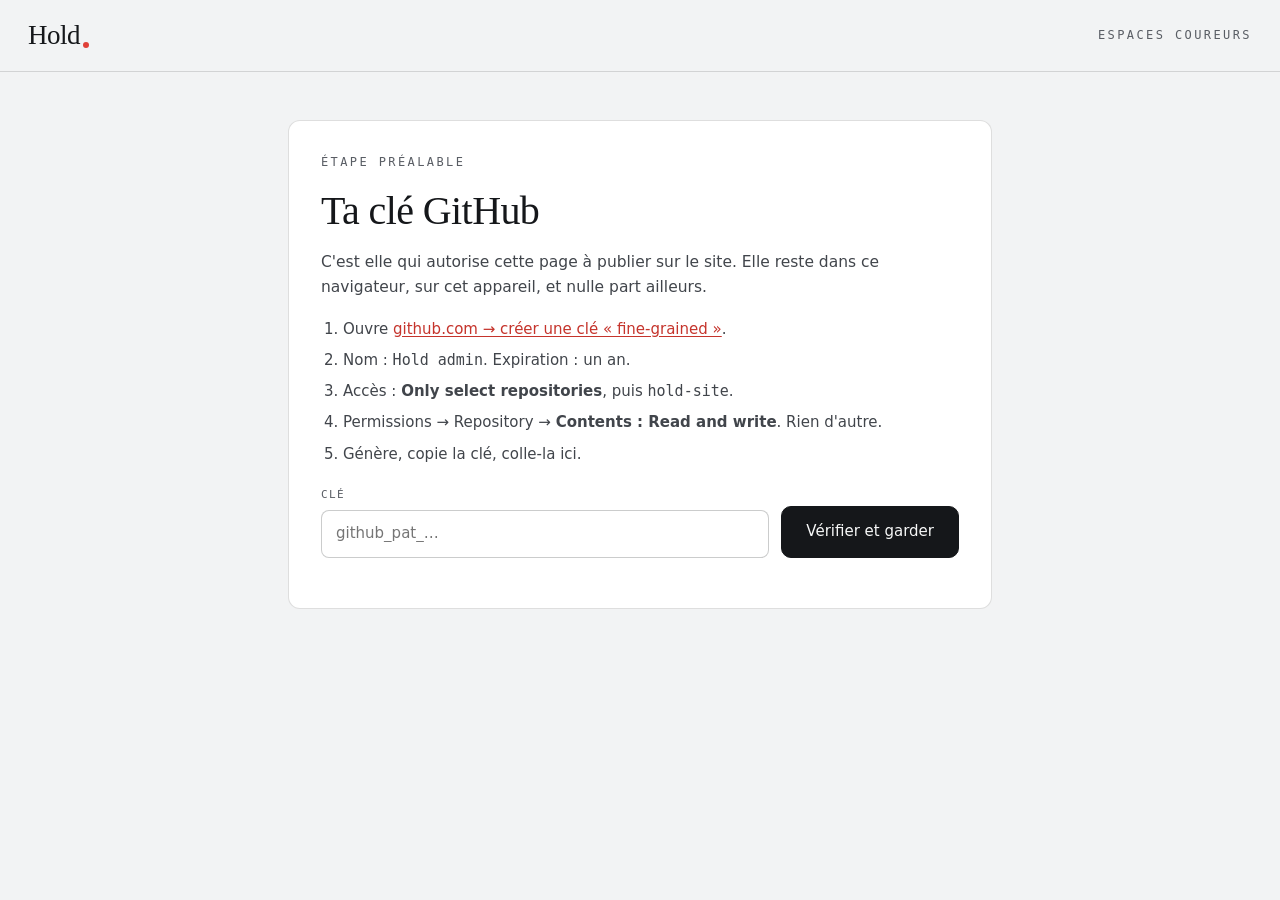
==== admin/index.html @ 8b93af54 "Ajoute une page admin pour créer les espaces coureurs holdrunning.fr/admin/ crée l'espace d'un coure" ====
<!doctype html>
<html lang="fr">
<head>
<meta charset="utf-8">
<meta name="viewport" content="width=device-width, initial-scale=1">
<title>Hold — Espaces coureurs</title>
<meta name="robots" content="noindex, nofollow">
<meta name="referrer" content="no-referrer">
<!-- Cette page tient la clé qui écrit sur le site : aucun script tiers n'y
     entre, et elle ne parle qu'à GitHub. -->
<meta http-equiv="Content-Security-Policy" content="default-src 'none'; script-src 'self'; style-src 'self' https://fonts.googleapis.com; font-src https://fonts.gstatic.com; connect-src https://api.github.com; img-src 'self' data:; base-uri 'none'; form-action 'none'">
<link rel="preconnect" href="https://fonts.googleapis.com">
<link rel="preconnect" href="https://fonts.gstatic.com" crossorigin>
<link href="https://fonts.googleapis.com/css2?family=Archivo:wght@400..700&family=Fraunces:opsz,wght@9..144,400..700&family=IBM+Plex+Mono:wght@400;500&display=swap" rel="stylesheet">
<link rel="stylesheet" href="../css/styles.css">
<link rel="stylesheet" href="admin.css">
</head>
<body>

<header class="nav" id="nav">
  <a href="../" class="logo" aria-label="Hold, retour au site">Hold<span class="logo-dot" aria-hidden="true"></span></a>
  <div class="nav-r"><p class="eyebrow">Espaces coureurs</p></div>
</header>

<main class="adm">

  <!-- 1. LA CLÉ -->
  <section class="adm-bloc" id="blocCle">
    <p class="eyebrow">Étape préalable</p>
    <h1 class="adm-t">Ta clé GitHub</h1>
    <p class="adm-sub">C'est elle qui autorise cette page à publier sur le site. Elle reste dans
      ce navigateur, sur cet appareil, et nulle part ailleurs.</p>

    <div id="cleAbsente">
      <ol class="adm-etapes">
        <li>Ouvre <a href="https://github.com/settings/personal-access-tokens/new" target="_blank" rel="noopener">github.com → créer une clé « fine-grained »</a>.</li>
        <li>Nom : <span class="mono">Hold admin</span>. Expiration : un an.</li>
        <li>Accès : <b>Only select repositories</b>, puis <span class="mono">hold-site</span>.</li>
        <li>Permissions → Repository → <b>Contents : Read and write</b>. Rien d'autre.</li>
        <li>Génère, copie la clé, colle-la ici.</li>
      </ol>
      <form class="adm-ligne" id="formCle">
        <label class="f adm-grand"><span>Clé</span>
          <input id="cle" type="password" autocomplete="off" spellcheck="false" placeholder="github_pat_…"></label>
        <button type="submit" class="btn">Vérifier et garder</button>
      </form>
    </div>
    <div id="clePresente" hidden>
      <p class="adm-ok" id="cleEtat">Clé enregistrée.</p>
      <button type="button" class="link-btn" id="oublierCle">Oublier la clé sur cet appareil</button>
    </div>
    <p class="hint" id="msgCle" role="status" aria-live="polite"></p>
  </section>

  <!-- 2. L'ESPACE -->
  <section class="adm-bloc" id="blocEspace" hidden>
    <div class="adm-onglets" role="tablist">
      <button type="button" role="tab" id="ongletNouveau" aria-selected="true">Nouvel espace</button>
      <button type="button" role="tab" id="ongletModifier" aria-selected="false">Modifier un espace</button>
    </div>

    <form class="adm-ligne" id="formOuvrir" hidden>
      <label class="f adm-grand"><span>Code du coureur</span>
        <input id="codeOuvrir" type="text" autocomplete="off" spellcheck="false" autocapitalize="off"
               placeholder="a3f9c2e1b7-col-ravito-seuil-482"></label>
      <button type="submit" class="btn">Ouvrir</button>
    </form>
    <p class="hint" id="msgOuvrir" role="status" aria-live="polite"></p>

    <form id="formEspace">
      <div class="adm-deux">
        <label class="f"><span>Prénom du coureur</span><input id="coureur" type="text" autocomplete="off"></label>
        <label class="f"><span>Titre de l'espace</span><input id="titre" type="text" autocomplete="off"
               placeholder="UTMB 2026, Marathon de Paris…"></label>
      </div>

      <fieldset class="adm-champ">
        <legend>Stratégie de course</legend>
        <p class="adm-etat" id="etatPlan">Aucune.</p>
        <div class="adm-ligne">
          <label class="btn btn-ghost btn-sm adm-fichier">Choisir le fichier .json
            <input id="fichierPlan" type="file" accept=".json,application/json" hidden></label>
          <button type="button" class="link-btn" id="retirerPlan" hidden>Retirer la stratégie</button>
        </div>
        <p class="hint">Le fichier que produit l'outil de plan. Facultatif : un espace peut ne contenir que des documents.</p>
      </fieldset>

      <fieldset class="adm-champ">
        <legend>Documents à télécharger</legend>
        <ul class="adm-docs" id="listeDocs"></ul>
        <label class="btn btn-ghost btn-sm adm-fichier">Ajouter des fichiers
          <input id="fichiersDocs" type="file" multiple hidden></label>
        <p class="hint" id="poids"></p>
      </fieldset>

      <div class="adm-actions">
        <button type="submit" class="btn" id="publier">Générer le code et publier</button>
      </div>
      <p class="hint" id="msgEspace" role="status" aria-live="polite"></p>
    </form>

    <div class="adm-resultat" id="resultat" hidden>
      <p class="eyebrow">À transmettre au coureur</p>
      <p class="adm-avert">Note-le maintenant : le code n'est enregistré nulle part, pas même ici.</p>
      <div class="adm-copie"><span class="adm-lib mono">Son code</span>
        <code id="resCode"></code><button type="button" class="link-btn" data-copie="resCode">Copier</button></div>
      <div class="adm-copie"><span class="adm-lib mono">Son lien direct</span>
        <code id="resLien"></code><button type="button" class="link-btn" data-copie="resLien">Copier</button></div>
      <p class="hint">Le site met une à deux minutes à republier. Le lien marche ensuite.</p>
    </div>

    <div class="adm-danger" id="zoneSuppr" hidden>
      <p class="eyebrow">Supprimer cet espace</p>
      <p class="adm-sub">Le coureur n'y aura plus accès. Pour confirmer, tape <b>SUPPRIMER</b>.</p>
      <form class="adm-ligne" id="formSuppr">
        <label class="f"><span>Confirmation</span><input id="confSuppr" type="text" autocomplete="off"></label>
        <button type="submit" class="btn btn-ghost">Supprimer définitivement</button>
      </form>
    </div>
  </section>

</main>

<script src="admin.js"></script>
</body>
</html>
---- css/styles.css ----
/* Hold — Instrument Serif + Hanken Grotesk + IBM Plex Mono.
   Deux surfaces : la page est claire, les actes au scroll et le film restent en nuit.
   Tout se joue sur les mêmes jetons, redéfinis par .dark — aucune couleur en dur
   dans les composants, sinon un bloc sombre poserait du texte clair sur fond clair. */
:root {
  --bg: #F2F3F4;
  --surface: #FFFFFF;
  --text: #15171A;
  --sub-text: #41454B;    /* 8,4:1 */
  --muted: #595D64;       /* 5,8:1 */
  --dim: #666B72;         /* 4,6:1 */
  --line: rgba(21, 23, 26, .14);
  --grid: rgba(21, 23, 26, .10);
  --red: #C5342C;         /* rouge lisible en texte sur clair : 4,8:1 */
  --mark: #E04038;        /* rouge des tracés et des points */

  /* Échelle de pente — du praticable à l'infranchissable. Elle sert à encoder
     un pourcentage, jamais à décorer, et finit sur --mark pour rester dans
     l'identité. Les descentes ont leur propre teinte : ce n'est pas « moins
     de montée », c'est autre chose. */
  --p-descente: #3E8E6B;  /* vert : on relance */
  --p-plat:     #7AA83C;  /* vert-jaune : on court */
  --p-doux:     #D8A520;  /* jaune : on court encore */
  --p-raide:    #DD7722;  /* orange : la bascule */
  --p-mur:      #E04038;  /* rouge de marque : on marche */
  --froid:      #386FAD;  /* bleu, réservé au négatif : un froid se voit · 4,7:1 */

  /* Variantes assombries, pour porter du texte blanc à 4,5:1 au moins. Les
     teintes du dessus restent vives : elles ne portent que du relief. */
  --pt-descente: #398262;  /* 4,6:1 */
  --pt-plat:     #5C7F2D;  /* 4,6:1 */
  --pt-mur:      #DD2F26;  /* 4,7:1 */
  --btn-bg: #15171A;
  --btn-fg: #F7F8F8;
  --btn-hover: #2C3036;
  --ghost-line: rgba(21, 23, 26, .22);
  --ghost-hover: rgba(21, 23, 26, .05);
  --field-bg: #FFFFFF;
  --nav-fade: rgba(242, 243, 244, .88);
  --focus: #15171A;
  --glow: none;
  --serif: 'Fraunces', Georgia, 'Times New Roman', serif;
  --sans: 'Archivo', system-ui, -apple-system, sans-serif;
  --mono: 'IBM Plex Mono', ui-monospace, 'SF Mono', monospace;
  --ease: cubic-bezier(.2, .8, .2, 1);
}
.dark {
  --bg: #000;
  --surface: #0B0B0B;
  --text: #F2F2F2;
  --sub-text: #BDBDBD;
  --muted: #8C8C8C;
  --dim: #7A7A7A;
  --line: rgba(255, 255, 255, .12);
  --grid: rgba(255, 255, 255, .08);
  --red: #F0443E;
  --mark: #F0443E;
  /* Sur fond noir les mêmes teintes s'éteignent : on les remonte en clarté
     plutôt que de les laisser se confondre avec le fond. */
  --p-descente: #4FBE8E;
  --p-plat:     #9ED14E;
  --p-doux:     #F0C13F;
  --p-raide:    #FF9442;
  --p-mur:      #F0443E;
  --froid:      #5C9BE0;
  /* Sur fond noir, les variantes claires portent du texte sombre : on inverse. */
  --pt-descente: #4FBE8E;
  --pt-plat:     #9ED14E;
  --pt-mur:      #F0443E;
  --btn-bg: #FFFFFF;
  --btn-fg: #000000;
  --btn-hover: #D9D9D9;
  --ghost-line: rgba(255, 255, 255, .3);
  --ghost-hover: rgba(255, 255, 255, .08);
  --field-bg: rgba(255, 255, 255, .04);
  --nav-fade: rgba(0, 0, 0, .7);
  --focus: #FFFFFF;
  --glow: 0 0 10px rgba(255, 255, 255, .9);
  color-scheme: dark;
  background: var(--bg);
  color: var(--text);
}

*, *::before, *::after { box-sizing: border-box; }
html { -webkit-text-size-adjust: 100%; }
body { margin: 0; background: var(--bg); color: var(--text); font-family: var(--sans); font-size: 17px; line-height: 1.58; -webkit-font-smoothing: antialiased; overflow-x: hidden; }
a { color: inherit; text-decoration: none; }
button { font: inherit; color: inherit; }
p { margin: 0; }
h1, h2 { margin: 0; font-family: var(--serif); font-weight: 400;
  font-optical-sizing: auto; font-variation-settings: 'SOFT' 0, 'WONK' 0;
  letter-spacing: -.015em; }
.mono { font-family: var(--mono); }
.soft { color: var(--muted); }
.sr { position: absolute; width: 1px; height: 1px; overflow: hidden; clip: rect(0 0 0 0); white-space: nowrap; }
:focus-visible { outline: 2px solid var(--focus); outline-offset: 3px; border-radius: 4px; }
.skip { position: absolute; left: 16px; top: -60px; z-index: 100; background: var(--btn-bg); color: var(--btn-fg); padding: 10px 16px; border-radius: 8px; }
.skip:focus { top: 12px; }

.eyebrow { font-family: var(--mono); font-size: 12px; letter-spacing: .2em; text-transform: uppercase; color: var(--muted); }
/* ── Une fenêtre ────────────────────────────────────────────────────────────
   Le film et l'estimateur ont quitté le défilement : ils encombraient une
   page qu'on voulait linéaire, sans rien apporter à la lecture suivie. Ils
   restent à un clic du menu. */
.modale { width: min(960px, 94vw); max-height: 88vh; padding: 0; border: 0;
  border-radius: 18px; background: var(--bg); color: var(--text);
  overflow: auto; overscroll-behavior: contain; }
.modale::backdrop { background: rgba(10, 11, 13, .72); backdrop-filter: blur(6px);
  -webkit-backdrop-filter: blur(6px); }
.modale-x { position: sticky; top: 10px; left: calc(100% - 52px); z-index: 2;
  width: 38px; height: 38px; border-radius: 50%; border: 1px solid var(--line);
  background: var(--surface); color: var(--muted); font-size: 22px; line-height: 1;
  cursor: pointer; display: grid; place-items: center; }
.modale-x:hover { color: var(--text); border-color: var(--ghost-line); }
.modale-x:focus-visible { outline: 2px solid var(--mark); outline-offset: 2px; }
.modale .try { padding-top: 0; }

/* La bascule entre l'entraînement et la stratégie de course. Sans elle, la
   section suivante tombait sans qu'on sache pourquoi. */
.pont { margin-top: 72px; padding-top: 36px; border-top: 1px solid var(--line);
  max-width: 680px; }
.pont-t { font-family: var(--serif); font-weight: 400;
  font-size: clamp(20px, 2.1vw, 27px); line-height: 1.2; margin: 0 0 16px;
  text-wrap: balance; }
.pont-p { font-size: 16px; line-height: 1.62; color: var(--sub-text); margin: 0 0 22px; }
.pont-a { display: inline-block; font-family: var(--mono); font-size: 12px;
  letter-spacing: .08em; text-transform: uppercase; color: var(--red);
  border-bottom: 1px solid var(--line); padding-bottom: 4px; }
.pont-a:hover { color: var(--text); border-color: var(--ghost-line); }

/* Le sélecteur de parcours dans la méthode. Même dessin que les onglets du
   laboratoire : c'est le même geste, il doit se reconnaître. */
.how-tabs { display: flex; flex-wrap: wrap; gap: 8px; margin-top: 26px; }
.how-tabs button { min-height: 40px; padding: 0 16px; border: 1px solid var(--line);
  background: none; border-radius: 999px; cursor: pointer;
  font-family: var(--mono); font-size: 11px; letter-spacing: .08em;
  text-transform: uppercase; color: var(--muted); transition: color .2s, border-color .2s, background-color .2s; }
.how-tabs button:hover { color: var(--text); border-color: var(--ghost-line); }
.how-tabs button[aria-selected="true"] { background: var(--btn-bg); color: var(--btn-fg);
  border-color: var(--btn-bg); }
.how-tabs button:focus-visible { outline: 2px solid var(--mark); outline-offset: 2px; }

.eyebrow-sub { color: var(--dim); margin-top: 72px; padding-top: 34px;
  border-top: 1px solid var(--line); }
.display { font-size: clamp(52px, 8.4vw, 118px); line-height: .92; letter-spacing: -.025em; }
.title { font-size: clamp(30px, 3.8vw, 54px); line-height: 1.04; letter-spacing: -.015em; }
.sub { font-size: clamp(16px, 1.3vw, 19px); line-height: 1.55; color: var(--sub-text); max-width: 460px; }
/* L'accroche de chaque carte : une phrase, pour dire à qui elle s'adresse. */
.offer-hook { font-family: var(--serif); font-size: 17px; line-height: 1.3;
  color: var(--sub-text); margin: 14px 0 0; }

/* ── Comparer les formules ──────────────────────────────────────────────────
   Replié par défaut : qui a déjà choisi n'en a pas besoin, et un tableau
   déployé sous quatre cartes noie la décision au lieu de l'éclairer. */
.compare { margin: 46px auto 0; max-width: 1140px; border-top: 1px solid var(--line); }
.compare > summary { padding: 20px 0; cursor: pointer; list-style: none;
  font-family: var(--mono); font-size: 12px; letter-spacing: .1em;
  text-transform: uppercase; color: var(--muted); width: max-content; }
.compare > summary::-webkit-details-marker { display: none; }
.compare > summary::after { content: " +"; }
.compare[open] > summary::after { content: " −"; }
.compare > summary:hover, .compare > summary:focus-visible { color: var(--text); outline: none; }

.compare-tw { overflow-x: auto; padding-bottom: 8px; }
.compare-t { width: 100%; border-collapse: collapse; min-width: 660px; }
.compare-t thead th { text-align: left; vertical-align: bottom; padding: 0 14px 14px 0;
  border-bottom: 1px solid var(--line); font-weight: 500; font-size: 14.5px; }
.compare-t thead th small { display: block; font-family: var(--mono); font-size: 10.5px;
  font-weight: 400; letter-spacing: .06em; color: var(--dim); margin-top: 4px; }
.compare-t tbody th { text-align: left; font-weight: 400; font-size: 14.5px;
  color: var(--sub-text); padding: 14px 20px 14px 0; border-bottom: 1px solid var(--line); }
.compare-t td { padding: 14px 14px 14px 0; border-bottom: 1px solid var(--line);
  vertical-align: top; }
.compare-t td small { display: block; font-size: 11.5px; color: var(--muted);
  margin-top: 3px; line-height: 1.4; }
.cmp-oui { color: var(--red); font-size: 16px; }
.cmp-non { color: var(--dim); }

/* Pour les lecteurs d'écran seulement : la légende du tableau. */
.sr-only { position: absolute; width: 1px; height: 1px; padding: 0; margin: -1px;
  overflow: hidden; clip: rect(0 0 0 0); white-space: nowrap; border: 0; }

.offer-note { margin: 14px 0 0; font-size: 13px; line-height: 1.5; color: var(--muted); }

@media (max-width: 760px) {
  .compare { margin-inline: 0; }
  .compare-tw { margin-inline: -16px; padding-inline: 16px; }
}

/* ── Qui est derrière Hold ───────────────────────────────────────────────────
   Avant de confier sa préparation, on veut voir à qui. La photo porte la
   moitié du travail : elle est donc grande, et à gauche, là où l'œil part. */
.qui { max-width: 1200px; margin: 0 auto; padding: 96px 28px 20px; }
.qui-in { display: grid; grid-template-columns: minmax(0, 320px) minmax(0, 1fr);
  gap: 48px; align-items: start; }
.qui-photo { margin: 0; }
.qui-photo img { width: 100%; height: auto; display: block; border-radius: 14px;
  filter: grayscale(.15); }
.qui-texte { min-width: 0; }
.qui-bio { font-size: 16.5px; line-height: 1.62; color: var(--sub-text);
  margin: 26px 0 0; max-width: 58ch; }
.qui-bio:empty { display: none; }

.qui-faits { margin: 34px 0 0; border-top: 1px solid var(--line); }
.qui-faits > div { display: grid; grid-template-columns: minmax(0, 140px) minmax(0, 1fr);
  gap: 6px 22px; padding: 16px 0; border-bottom: 1px solid var(--line); }
.qui-faits dt { font-family: var(--mono); font-size: 10.5px; letter-spacing: .12em;
  text-transform: uppercase; color: var(--dim); padding-top: 3px; }
.qui-faits dd { margin: 0; font-size: 15.5px; line-height: 1.5; color: var(--sub-text); }
.qui-faits .mono { color: var(--text); }
.qui-liste span { display: block; }
.qui-liste span + span { margin-top: 3px; }

@media (max-width: 760px) {
  .qui { padding: 72px 16px 10px; }
  .qui-in { grid-template-columns: minmax(0, 1fr); gap: 28px; }
  .qui-photo { max-width: 260px; }
  .qui-faits > div { grid-template-columns: minmax(0, 1fr); }
}

/* Le consentement : une case qu'on coche, pas une phrase qu'on subit. */
.consent { display: flex; align-items: flex-start; gap: 11px; margin-top: 22px;
  font-size: 14px; line-height: 1.55; color: var(--sub-text); cursor: pointer; }
.consent input { width: 18px; height: 18px; margin: 2px 0 0; flex: none; accent-color: var(--mark); }
.consent a { color: var(--red); text-decoration: underline; text-underline-offset: 2px; }

.hint-err { color: var(--red); }

/* L'appel à l'action du coin droit : c'est ce qu'on veut qu'il fasse. */
.nav-appel { pointer-events: auto; }

.amorce { font-family: var(--serif); font-weight: 400;
  font-size: clamp(19px, 1.9vw, 25px); line-height: 1.24; color: var(--muted);
  margin: 12px 0 0; max-width: 34ch; text-wrap: balance; }
.sub b { color: var(--text); font-weight: 500; }
.offres-aide { margin-top: 28px; max-width: 760px; line-height: 1.6; }
.hint { font-family: var(--mono); font-size: 12px; color: var(--dim); }

.btn { display: inline-flex; align-items: center; justify-content: center; gap: 10px; min-height: 52px; padding: 0 24px; border-radius: 10px; background: var(--btn-bg); color: var(--btn-fg); font-weight: 500; font-size: 15px; border: 1px solid var(--btn-bg); transition: background-color .2s, transform .25s var(--ease); white-space: nowrap; }
.btn:hover { background: var(--btn-hover); border-color: var(--btn-hover); transform: translateY(-1px); }
.btn-ghost { background: transparent; color: var(--text); border-color: var(--ghost-line); }
.btn-ghost:hover { background: var(--ghost-hover); border-color: var(--ghost-line); }
.btn-sm { min-height: 44px; padding: 0 16px; font-size: 14px; }
.cta-row { display: flex; flex-wrap: wrap; gap: 12px; }

/* Nav : sombre tant qu'elle survole les actes, claire ensuite (classe posée en JS) */
.nav { position: fixed; inset: 0 0 auto 0; z-index: 50; height: 72px; padding: 0 28px; display: flex; align-items: center; justify-content: space-between; pointer-events: none; transition: background-color .4s var(--ease), border-color .4s var(--ease); }
.nav.dark { background: linear-gradient(var(--nav-fade) 0%, transparent 100%); border-bottom: 1px solid transparent; }
.nav:not(.dark) { border-bottom: 1px solid var(--line); }
.nav::before { content: ""; position: absolute; inset: 0; z-index: -1; pointer-events: none; }
.nav:not(.dark)::before { background: var(--nav-fade); backdrop-filter: blur(14px); -webkit-backdrop-filter: blur(14px); }
.nav > * { pointer-events: auto; }
.logo { font-family: var(--serif); font-size: 27px; letter-spacing: -.02em; display: inline-flex; align-items: flex-end; gap: 3px; }
.logo-dot { width: 6px; height: 6px; border-radius: 50%; background: var(--mark); margin-bottom: 9px; }
.nav-links { display: flex; align-items: center; gap: 6px; }
.nav-r { display: flex; align-items: center; gap: 14px; }
.nav-espace { pointer-events: auto; }
.link-btn { display: inline-flex; align-items: center; gap: 8px; min-height: 44px; padding: 0 10px; border: 0; background: none; cursor: pointer; font-family: var(--mono); font-size: 11px; letter-spacing: .12em; text-transform: uppercase; color: var(--muted); transition: color .2s; border-radius: 6px; }
.link-btn:hover { color: var(--text); background: var(--ghost-hover); }
.nav-sound { display: inline-flex; align-items: center; justify-content: center; width: 40px; height: 40px; border: 1px solid var(--ghost-line); border-radius: 50%; background: none; cursor: pointer; transition: border-color .2s, background-color .2s; }
.nav-sound:hover { background: var(--ghost-hover); }
.nav-sound[aria-pressed="true"] { background: var(--ghost-hover); border-color: var(--text); }
.nav-sound .ico-off { display: block; }
.nav-sound .ico-on { display: none; }
.nav-sound[aria-pressed="true"] .ico-off { display: none; }
.nav-sound[aria-pressed="true"] .ico-on { display: block; }
/* Le pied du menu n'existe que sur téléphone : sur grand écran, la barre
   porte déjà la réservation et l'espace coureur. */
.nav-pied { display: none; }
.nav-burger { display: none; width: 44px; height: 44px; border: 0; background: none; cursor: pointer; position: relative; padding: 0; }
.nav-burger span { display: block; width: 20px; height: 1.5px; background: var(--text); position: absolute; left: 12px; transition: transform .3s var(--ease), opacity .2s; }
.nav-burger span:first-child { top: 17px; }
.nav-burger span:last-child { top: 25px; }
.nav-burger.open span:first-child { transform: translateY(4px) rotate(45deg); }
.nav-burger.open span:last-child { transform: translateY(-4px) rotate(-45deg); }

/* Actes : la carte reste à l'écran, le scroll fait courir.
   Trois plans par acte : au-delà, l'écran reste figé trop longtemps et on perd le lecteur. */
.act { position: relative; height: 320vh; background: var(--bg); }
.act-short { height: 280vh; }
.stage { position: sticky; top: 0; height: 100svh; overflow: hidden; }
.map { position: absolute; inset: 0; }
.night-map { background: #0B0B0B; }
.night-map .maplibregl-canvas { opacity: 0; transition: opacity 1.6s var(--ease); }
.night-map.lit .maplibregl-canvas { opacity: 1; }
.shade { position: absolute; inset: 0; pointer-events: none; background:
  linear-gradient(90deg, rgba(0, 0, 0, .85) 0%, rgba(0, 0, 0, .4) 34%, rgba(0, 0, 0, 0) 58%),
  linear-gradient(0deg, rgba(0, 0, 0, .7) 0%, rgba(0, 0, 0, 0) 22%),
  linear-gradient(180deg, rgba(0, 0, 0, .6) 0%, rgba(0, 0, 0, 0) 14%); }
.captions { position: absolute; inset: 0; pointer-events: none; }
.cap { position: absolute; left: clamp(20px, 6vw, 96px); top: 50%; width: min(640px, calc(100% - 40px)); display: flex; flex-direction: column; gap: 22px; opacity: 0; transform: translateY(calc(-50% + 24px)); transition: opacity .7s var(--ease), transform .9s var(--ease); }
.cap.on { opacity: 1; transform: translateY(-50%); }
.live { position: absolute; left: clamp(20px, 6vw, 96px); bottom: 46px; display: flex; gap: 18px; flex-wrap: wrap; font-size: 12px; letter-spacing: .08em; color: var(--muted); transition: opacity .5s; }
.live span:first-child { color: var(--text); }
.track { position: absolute; left: clamp(20px, 6vw, 96px); right: clamp(20px, 6vw, 96px); bottom: 30px; height: 1px; background: var(--line); }
.track i { position: absolute; left: 0; top: 0; height: 1px; width: 0; background: var(--text); box-shadow: var(--glow); }
.cue { position: absolute; left: 50%; bottom: 74px; translate: -50% 0; width: 26px; height: 42px; border: 1.5px solid var(--ghost-line); border-radius: 999px; display: grid; justify-items: center; padding-top: 8px; transition: opacity .5s; }
.cue span { width: 3px; height: 8px; border-radius: 2px; background: var(--text); animation: cue 1.8s var(--ease) infinite; }
@keyframes cue { 0% { transform: translateY(0); opacity: 1; } 80% { transform: translateY(14px); opacity: 0; } 100% { opacity: 0; } }
.act.scrolled .cue { opacity: 0; }

/* Étiquettes sur les cartes */
.nl { display: flex; flex-direction: column-reverse; align-items: center; gap: 5px; pointer-events: none; }
.nl i { width: 6px; height: 6px; border-radius: 50%; background: #fff; box-shadow: 0 0 10px 2px rgba(255, 255, 255, .55); }
.nl span { font-family: var(--mono); font-size: 10px; letter-spacing: .04em; line-height: 1; color: rgba(255, 255, 255, .78); text-shadow: 0 1px 6px #000, 0 0 2px #000; white-space: nowrap; }
.nl-main span { font-size: 11px; color: #fff; padding: 5px 9px; border-radius: 999px; background: rgba(0, 0, 0, .7); border: 1px solid rgba(255, 255, 255, .25); text-shadow: none; }
.maplibregl-ctrl-attrib { background: rgba(0, 0, 0, .55) !important; color: #7A7A7A; font-size: 10px; }
.maplibregl-ctrl-attrib a { color: #8C8C8C !important; }
.no-map::after { content: "Carte indisponible sur cet appareil"; position: absolute; inset: 0; display: grid; place-items: center; color: #7A7A7A; font-size: 13px; }

/* La demande */
.contact { background: var(--surface); border-top: 1px solid var(--line); }
.contact-in { max-width: 1200px; margin: 0 auto; padding: 100px 28px; display: grid; grid-template-columns: minmax(0, .8fr) minmax(0, 1.2fr); gap: 64px; align-items: start; }
.contact-head { position: sticky; top: 110px; }
/* Une seule action : choisir un créneau. Le formulaire d'avant demandait les
   mêmes disponibilités que l'agenda juste en dessous, et un visiteur qui a
   deux chemins pour la même chose n'en prend aucun. */
.rdv { display: flex; flex-direction: column; align-items: flex-start; gap: 30px; }
.btn-lg { min-height: 60px; padding: 0 34px; font-size: 16.5px; }
.rdv-l { list-style: none; margin: 0; padding: 0; display: grid; gap: 14px; }
.rdv-l li { position: relative; padding-left: 20px; font-size: 15.5px;
  line-height: 1.55; color: var(--sub-text); max-width: 46ch; }
.rdv-l li::before { content: ""; position: absolute; left: 0; top: .66em;
  width: 9px; height: 1px; background: var(--mark); }
.rdv-mail { margin: 0; padding-top: 24px; border-top: 1px solid var(--line);
  width: 100%; font-size: 14px; color: var(--muted); }
.rdv-mail a { color: var(--red); text-decoration: underline; text-underline-offset: 2px; }
.contact .hint { line-height: 1.6; }

/* Essai */
.try { min-height: 100svh; display: grid; place-items: center; padding: 120px 20px; background: radial-gradient(62% 52% at 50% 38%, var(--surface), transparent 72%); }
.try-in { width: min(720px, 100%); display: flex; flex-direction: column; align-items: center; text-align: center; gap: 22px; }
.try-form { display: flex; gap: 10px; width: min(460px, 100%); margin-top: 10px; }
.field { flex: 1; min-height: 60px; padding: 0 18px; border-radius: 12px; border: 1px solid var(--ghost-line); background: var(--field-bg); color: var(--text); font-size: 20px; text-align: center; transition: border-color .2s; }
.field:focus { outline: none; border-color: var(--text); }
.field::placeholder { color: var(--dim); }
select.field { flex: 0 0 150px; font-size: 16px; appearance: none; background-image: url("data:image/svg+xml,%3Csvg xmlns='http://www.w3.org/2000/svg' viewBox='0 0 24 24' fill='none' stroke='%23666B72' stroke-width='2' stroke-linecap='round'%3E%3Cpath d='M6 9l6 6 6-6'/%3E%3C/svg%3E"); background-repeat: no-repeat; background-position: right 14px center; background-size: 16px; padding-right: 36px; }
select.field option { background: var(--surface); color: var(--text); }
.try-out { display: flex; flex-direction: column; align-items: center; gap: 18px; margin: 10px 0 8px; animation: rise .7s var(--ease) both; }
.try-out[hidden] { display: none; }
.try-grid { display: grid; grid-template-columns: repeat(4, minmax(0, 1fr)); gap: 0; width: min(720px, 100%); border: 1px solid var(--line); background: var(--surface); }
.try-cell { padding: 20px 12px; display: flex; flex-direction: column; gap: 4px; align-items: center; }
.try-cell + .try-cell { border-left: 1px solid var(--line); }
.try-cell.is-self { background: var(--ghost-hover); }
.try-d { font-size: 11px; letter-spacing: .1em; text-transform: uppercase; color: var(--dim); }
.try-t { font-family: var(--serif); font-size: clamp(24px, 2.8vw, 33px); line-height: 1.1; }
.try-p { font-size: 11px; color: var(--muted); }
.mega { font-family: var(--serif); font-size: clamp(54px, 8.6vw, 110px); line-height: .94; letter-spacing: -.02em; }
.try .cta-row { justify-content: center; margin-top: 8px; }
.proof { font-size: 12px; letter-spacing: .1em; color: var(--dim); margin-top: 12px; }
@keyframes rise { from { opacity: 0; transform: translateY(16px); } to { opacity: 1; transform: none; } }

/* Le film, visible dans la page et pas seulement dans la nav */
.reel { max-width: 1200px; margin: 0 auto; padding: 100px 28px 40px; }
.reel-in { display: grid; grid-template-columns: 1fr minmax(0, 320px); gap: 56px; align-items: center; }
.reel-text { display: flex; flex-direction: column; }
.reel-play { position: relative; width: 100%; aspect-ratio: 9 / 16; border: 1px solid var(--line); border-radius: 18px; overflow: hidden; background: #000; padding: 0; cursor: pointer; display: block; }
.reel-play img, .reel-play video { width: 100%; height: 100%; object-fit: cover; opacity: .7; transition: opacity .35s var(--ease), transform .7s var(--ease); display: block; }
.reel-play:hover img, .reel-play:hover video { opacity: .92; transform: scale(1.03); }
.reel-badge { position: absolute; inset: 0; display: flex; flex-direction: column; align-items: center; justify-content: center; gap: 14px; }
.reel-circle { width: 68px; height: 68px; border-radius: 50%; border: 2px solid rgba(255,255,255,.45); background: rgba(0,0,0,.35); backdrop-filter: blur(6px); -webkit-backdrop-filter: blur(6px); display: grid; place-items: center; transition: transform .3s var(--ease), background-color .3s; }
.reel-circle svg { margin-left: 3px; }
.reel-play:hover .reel-circle { transform: scale(1.1); background: rgba(255,255,255,.18); }
.reel-dur { font-size: 11px; letter-spacing: .18em; color: rgba(255,255,255,.75); }

/* Offres */
.offers { max-width: 1200px; margin: 0 auto; padding: 120px 28px 120px; }
.offer-solo { display: grid; grid-template-columns: 1fr minmax(0, 360px); gap: 48px; padding: 36px 32px; border: 1px solid var(--text); border-radius: 2px; background: var(--surface); align-items: center; }
.solo-l h3 { margin: 12px 0 14px; font-family: var(--serif); font-weight: 400; font-size: clamp(23px, 2.2vw, 30px); line-height: 1.14; }
.solo-r { display: flex; flex-direction: column; gap: 10px; }
.solo-r .btn { margin-top: 10px; }
.offers-sep { display: flex; align-items: center; gap: 20px; margin: 44px 0 36px; font-family: var(--mono); font-size: 12px; letter-spacing: .14em; text-transform: uppercase; color: var(--dim); }
.offers-sep::before, .offers-sep::after { content: ""; flex: 1; height: 1px; background: var(--line); }
.offers-head { margin-bottom: 60px; }
.offers-grid { display: grid; grid-template-columns: repeat(3, minmax(0, 1fr));
  grid-template-rows: auto auto auto auto 1fr auto auto; gap: 0; }
.offer { padding: 36px 28px 32px; border: 1px solid var(--line); border-right: 0;
  background: var(--surface);
  display: grid; grid-row: span 7; grid-template-rows: subgrid; gap: 10px; }
.offer:last-child { border-right: 1px solid var(--line); }
.offer-pop { border-color: var(--text); position: relative; z-index: 1; }
.offer-pop::before { content: "Le plus choisi"; position: absolute; top: -13px; left: 28px; font-family: var(--mono); font-size: 11px; letter-spacing: .12em; text-transform: uppercase; background: var(--btn-bg); color: var(--btn-fg); padding: 4px 12px; border-radius: 4px; }
.price { font-family: var(--serif); font-size: 38px; line-height: 1.08; }
.price small { font-family: var(--mono); font-size: 13px; color: var(--muted); }
.offer-once { font-size: 12px; letter-spacing: .1em; color: var(--muted); margin-top: -4px; align-self: start; }
.offer-list { list-style: none; margin: 6px 0 0; padding: 0; display: flex; flex-direction: column; gap: 10px; font-size: 14px; color: var(--sub-text); flex: 1; }
.offer-list li { display: flex; align-items: flex-start; gap: 10px; }
.offer-list li::before { content: ""; flex-shrink: 0; width: 5px; height: 5px; border-radius: 50%; background: var(--mark); margin-top: 7px; }
@supports not (grid-template-rows: subgrid) {
  .offers-grid { grid-template-rows: none; }
  .offer { display: flex; flex-direction: column; }
  .offer .offer-list { flex: 1; }
  .offer .offer-delay { margin-top: auto; }
}
.offer-delay { font-size: 12px; color: var(--dim); align-self: end; padding-top: 16px; border-top: 1px solid var(--line); }
.offer .btn { margin-top: 12px; width: 100%; }

/* Pied de page */
.foot { max-width: 1200px; margin: 0 auto; padding: 0 28px 40px; }
.foot-top { display: flex; justify-content: space-between; gap: 32px; flex-wrap: wrap; padding: 32px 0; border-top: 1px solid var(--line); }
.foot-top .sub { margin-top: 6px; font-size: 14px; }
.foot-links { display: flex; gap: 8px 28px; flex-wrap: wrap; font-size: 14px; color: var(--muted); }
.foot-links a { min-height: 44px; display: inline-flex; align-items: center; }
.foot-links a:hover { color: var(--text); }
.foot-links a[hidden] { display: none; }
.legal { border-top: 1px solid var(--line); }
.legal summary { cursor: pointer; min-height: 56px; display: flex; align-items: center; font-family: var(--mono); font-size: 12px; letter-spacing: .12em; text-transform: uppercase; color: var(--muted); list-style: none; }
.legal summary::-webkit-details-marker { display: none; }
.legal summary::after { content: "+"; margin-left: 10px; }
.legal[open] summary::after { content: "–"; }
.legal-grid { display: grid; grid-template-columns: repeat(3, minmax(0, 1fr)); gap: 32px; padding-bottom: 32px; font-size: 13px; color: var(--muted); }
.legal-grid h4 { margin: 0 0 8px; font-family: var(--mono); font-size: 11px; font-weight: 400; letter-spacing: .12em; text-transform: uppercase; color: var(--dim); }
.legal-grid p { margin: 0; }
.credits { font-size: 11px; color: var(--dim); padding-top: 20px; }

/* Le film, en plein écran à la demande */
.film { padding: 0; border: 0; background: transparent; max-width: none; max-height: none; width: 100%; height: 100%; }
.film::backdrop { background: rgba(0, 0, 0, .96); animation: filmIn .5s ease both; }
@keyframes filmIn { from { opacity: 0; } to { opacity: 1; } }
.film[open] { display: grid; place-items: center; animation: filmSlide .6s cubic-bezier(.2,.8,.2,1) both; }
@keyframes filmSlide { from { opacity: 0; transform: scale(.94); } to { opacity: 1; transform: none; } }
.film-wrap { position: relative; height: min(88svh, 900px); aspect-ratio: 9 / 16; max-width: 92vw; border-radius: 20px; overflow: hidden; background: #000; cursor: pointer; }
.film video { width: 100%; height: 100%; object-fit: cover; display: block; }
.film-overlay { position: absolute; inset: 0; display: flex; flex-direction: column; align-items: center; justify-content: center; gap: 16px; background: rgba(0,0,0,.3); transition: opacity .4s var(--ease); }
.film-overlay.hidden { opacity: 0; pointer-events: none; }
.film-play { width: 80px; height: 80px; border-radius: 50%; border: 2px solid rgba(255,255,255,.4); background: rgba(0,0,0,.4); backdrop-filter: blur(8px); -webkit-backdrop-filter: blur(8px); display: grid; place-items: center; cursor: pointer; transition: transform .3s var(--ease), border-color .2s, background-color .2s; }
.film-play:hover { transform: scale(1.08); border-color: rgba(255,255,255,.7); background: rgba(255,255,255,.12); }
.film-play svg { margin-left: 3px; }
.film-dur { font-size: 12px; letter-spacing: .15em; color: rgba(255,255,255,.6); }
.film-bar { position: absolute; left: 0; right: 0; bottom: 0; height: 3px; background: rgba(255,255,255,.15); cursor: pointer; z-index: 2; }
.film-bar:hover { height: 5px; }
.film-progress { height: 100%; width: 0; background: #fff; transition: none; }
.film-time { position: absolute; right: 14px; bottom: 10px; font-size: 11px; letter-spacing: .08em; color: rgba(255,255,255,.5); z-index: 2; pointer-events: none; opacity: 0; transition: opacity .3s; }
.film-wrap:hover .film-time { opacity: 1; }
.film-close { position: fixed; top: 18px; right: 18px; width: 48px; height: 48px; border-radius: 50%; border: 1px solid rgba(255, 255, 255, .25); background: rgba(0, 0, 0, .5); color: #fff; backdrop-filter: blur(8px); -webkit-backdrop-filter: blur(8px); display: grid; place-items: center; cursor: pointer; transition: border-color .2s, transform .2s; z-index: 3; }
.film-close:hover { border-color: rgba(255,255,255,.6); transform: scale(1.06); }

/* Révélation douce hors des actes */
.js .reveal { opacity: 0; transform: translateY(24px); transition: opacity .9s var(--ease), transform .9s var(--ease); }
.js .reveal.in { opacity: 1; transform: none; }

/* Comment ça marche */
.how { max-width: 1200px; margin: 0 auto; padding: 120px 28px 60px; }
.how-steps { list-style: none; margin: 72px 0 0; padding: 0; display: grid; grid-template-columns: repeat(var(--cols, 4), minmax(0, 1fr)); gap: 32px; position: relative; }
.how-steps::before, .how-steps::after { content: ""; position: absolute; left: 0; top: 7px; height: 1px; }
.how-steps::before { right: 0; background: var(--line); }
.how-steps::after { width: 0; background: var(--mark); transition: width 2.6s var(--ease) .3s; }
.how-steps.in::after { width: 100%; }
.how-steps li { position: relative; padding-top: 36px; display: flex; flex-direction: column; gap: 12px; }
.how-steps li[hidden] { display: none; }
.how-steps li::before { content: ""; position: absolute; left: 0; top: 2px; width: 11px; height: 11px; border-radius: 50%; background: var(--bg); border: 1px solid var(--ghost-line); transition: background-color .4s, border-color .4s; }
.how-steps.in li::before { background: var(--mark); border-color: var(--mark); }
.how-steps.in li:nth-child(2)::before { transition-delay: .9s; }
.how-steps.in li:nth-child(3)::before { transition-delay: 1.6s; }
.how-steps.in li:nth-child(4)::before { transition-delay: 2.3s; }
.how-steps .n { display: flex; align-items: center; gap: 11px;
  font-size: 12px; color: var(--muted); letter-spacing: .14em; }
.hs-i { flex: none; width: 26px; height: 26px; fill: none; stroke: var(--mark);
  stroke-width: 1.4; stroke-linecap: round; stroke-linejoin: round; }
.hs-plein { fill: var(--mark); stroke: none; }
.how-steps h3 { margin: 0; font-family: var(--serif); font-weight: 400; font-size: clamp(22px, 1.9vw, 28px); line-height: 1.16; }
.how-steps p { color: var(--sub-text); font-size: 15px; }
.how-steps .when { margin-top: auto; font-size: 12px; letter-spacing: .1em; text-transform: uppercase; color: var(--text); }

/* D'où vient la stratégie : deux sources, deux pictogrammes. Tout est centré
   dans sa colonne — sauf les listes, qui restent des blocs centrés dont les
   lignes se lisent à gauche. Une puce centrée ne se lit pas. */
.src { margin-top: 56px; }
.src-l { list-style: none; margin: 26px 0 0; padding: 0; display: grid;
  grid-template-columns: repeat(2, minmax(0, 1fr)); gap: 44px 56px; }
.src-l > li { text-align: center; }
.src-i { width: 44px; height: 44px; fill: none; stroke: var(--mark);
  stroke-width: 1.5; stroke-linecap: round; stroke-linejoin: round; }
.src-pt { stroke: var(--dim); stroke-dasharray: 2.5 3.5; }
.src-l h3 { margin: 18px 0 11px; font-family: var(--serif); font-weight: 400;
  font-size: clamp(21px, 2vw, 26px); line-height: 1.15; }
.src-l > li > p { margin: 0 auto; font-size: 15.5px; line-height: 1.6;
  color: var(--sub-text); max-width: 40ch; }
.src-p { display: inline-block; text-align: left; list-style: none;
  margin: 18px 0 0; padding: 0; }
.src-p li { position: relative; padding-left: 17px; font-size: 14.5px;
  line-height: 1.5; color: var(--muted); }
.src-p li + li { margin-top: 7px; }
.src-p li::before { content: ""; position: absolute; left: 0; top: .66em;
  width: 7px; height: 1px; background: var(--mark); }

.demo-tete { margin-bottom: 36px; }

/* Les exemples de statistiques : sous-bloc de Pacing, au même rang que
   « Pour aller plus loin ». */

/* Les trois graphiques sont figés : plus de curseur à déplacer, donc plus
   rien à chercher. Aire pleine sous chaque courbe, trait épais, valeurs
   écrites sur le dessin : un trait d'un pixel sur fond gris ne se voit pas,
   et personne ne remonte à l'axe pour lire un chiffre.
   Leur texte est en unités du viewBox, qui vaut 560 : sur un écran étroit il
   rétrécit avec le dessin, et on le remonte. */
.pill { font-family: var(--mono); font-size: 13px; min-height: 44px; padding: 0 14px; border-radius: 8px; border: 1px solid var(--ghost-line); background: transparent; color: var(--muted); cursor: pointer; transition: background-color .2s, color .2s, border-color .2s; }
.pill:hover { color: var(--text); background: var(--ghost-hover); }
.pill[aria-pressed="true"] { background: var(--btn-bg); color: var(--btn-fg); border-color: var(--btn-bg); }
input[type="range"] { -webkit-appearance: none; appearance: none; width: 100%; height: 44px; background: transparent; cursor: pointer; }
input[type="range"]::-webkit-slider-runnable-track { height: 2px; background: var(--ghost-line); }
input[type="range"]::-moz-range-track { height: 2px; background: var(--ghost-line); }
input[type="range"]::-webkit-slider-thumb { -webkit-appearance: none; width: 20px; height: 20px; margin-top: -9px; border-radius: 50%; background: var(--mark); }
input[type="range"]::-moz-range-thumb { width: 20px; height: 20px; border: 0; border-radius: 50%; background: var(--mark); }

@media (max-width: 900px) {
  .how { padding: 90px 20px 40px; }
  .how-steps { grid-template-columns: 1fr; gap: 36px; margin-top: 48px; padding-left: 28px; }
  .how-steps::before, .how-steps::after { left: 5px; top: 0; bottom: 0; width: 1px; height: auto; }
  .how-steps::after { height: 0; bottom: auto; transition: height 2.6s var(--ease) .3s; }
  .how-steps.in::after { width: 1px; height: 100%; }
  .how-steps li { padding-top: 0; }
  .how-steps li::before { left: -28px; }
  .contact-in { grid-template-columns: 1fr; gap: 36px; padding: 80px 20px; }
  .contact-head { position: static; }
}

@media (max-width: 1080px) {
  .nav { padding: 0 16px; height: 64px; }
  .nav-burger { display: block; }
  .nav-links { position: fixed; inset: 64px 0 0 0; background: var(--bg); backdrop-filter: blur(20px); -webkit-backdrop-filter: blur(20px); flex-direction: column; align-items: stretch; padding: 20px 24px; gap: 0; opacity: 0; pointer-events: none; transform: translateY(-12px); transition: opacity .3s var(--ease), transform .3s var(--ease); }
  .nav-links.open { opacity: 1; pointer-events: auto; transform: none; }
  /* La barre d'un téléphone ne tient que trois choses : le nom, la
     réservation, le menu. « Mon espace » descend dans le menu. */
  .nav-espace-barre { display: none; }
  .nav-r { gap: 6px; }
  .nav-appel { min-height: 38px; padding: 0 14px; font-size: 13px; border-radius: 9px; }
  .nav-links { overflow-y: auto; overscroll-behavior: contain;
    padding: 6px 24px calc(24px + env(safe-area-inset-bottom, 0px)); }
  .nav-links .link-btn { justify-content: flex-start; min-height: 58px; padding: 0;
    font-family: var(--serif); font-size: 25px; letter-spacing: -.01em;
    text-transform: none; color: var(--text); border-bottom: 1px solid var(--line);
    border-radius: 0; flex: none; }
  .nav-links .link-btn:hover { background: none; color: var(--mark); }
  .nav-pied { display: flex; flex-direction: column; align-items: stretch; gap: 16px;
    margin-top: auto; padding-top: 32px; flex: none; }
  .nav-pied-appel { min-height: 54px; font-size: 16px; }
  .nav-pied-espace { align-self: center; min-height: 44px; display: inline-flex;
    align-items: center; font-family: var(--mono); font-size: 12px;
    letter-spacing: .12em; text-transform: uppercase; color: var(--muted); }
  html.menu-ouvert { overflow: hidden; }
  /* Menu ouvert, la réservation est en bas du menu : pas deux fois. */
  .nav-links.open ~ .nav-r .nav-appel { visibility: hidden; }
  .shade { background: linear-gradient(0deg, rgba(0, 0, 0, .92) 0%, rgba(0, 0, 0, .55) 45%, rgba(0, 0, 0, .1) 75%), linear-gradient(180deg, rgba(0, 0, 0, .6) 0%, rgba(0, 0, 0, 0) 14%); }
  .cap { top: auto; bottom: 92px; transform: translateY(24px); }
  .cap.on { transform: none; }
  .live { bottom: 50px; gap: 12px; }
  .cue { display: none; }
  .try-form { flex-direction: column; }
  select.field { flex: none; }
  .offers { padding: 90px 16px 60px; }
  .offers-grid { grid-template-columns: 1fr; grid-template-rows: none; }
  .offer { display: flex; flex-direction: column; grid-row: auto; }
  .offer .offer-list { flex: 1; margin-top: 10px; }
  .offer .offer-delay { margin-top: auto; }
  .offer { border-right: 1px solid var(--line); padding: 28px 20px; }
  .offer + .offer { border-top: 0; }
  /* Empilé, le badge ne peut plus chevaucher la bordure partagée : il rentre dans la carte. */
  .offer-pop::before { position: static; align-self: flex-start; top: auto; left: auto; margin-bottom: 2px; }
  .price { font-size: 34px; }
  .nav-cta-long { display: none; }
  .foot { padding: 0 16px 32px; }
  .legal-grid { grid-template-columns: 1fr; }
  .act { height: 300vh; }
  .act-short { height: 260vh; }
  .reel-in { grid-template-columns: 1fr; gap: 28px; }
  .reel-play { max-width: 280px; }
  .offer-solo { grid-template-columns: 1fr; gap: 24px; padding: 28px 20px; }
  .try-grid { grid-template-columns: repeat(2, 1fr); }
  .try-cell:nth-child(2n) { border-left: 1px solid var(--line); }
  .try-cell:nth-child(2n+1) { border-left: 0; }
  .try-cell:nth-child(n+3) { border-top: 1px solid var(--line); }
  .f-row { grid-template-columns: 1fr; gap: 18px; }
}

/* Petits téléphones : les minimums des clamp() dépassaient la largeur disponible. */
@media (max-width: 400px) {
  .display { font-size: 52px; }
  .title { font-size: 29px; }
  .mega { font-size: 68px; }
  .how-steps h3, .solo-l h3 { font-size: 26px; }
  .price { font-size: 38px; }
  .logo { font-size: 24px; }
  .logo-dot { width: 5px; height: 5px; margin-bottom: 8px; }
  .live { font-size: 11px; gap: 10px; }
}

@media (prefers-reduced-motion: reduce) {
  .cap, .js .reveal, .how-steps::after, .how-steps li::before { transition: none; }
  .js .reveal { opacity: 1; transform: none; }
  .cue span, .try-out { animation: none; }
}

/* Ce que tu reçois : le livrable montré, pas décrit */
.deliv { max-width: 1200px; margin: 0 auto; padding: 120px 28px 40px; }
.deliv-head { max-width: 760px; }
.deliv-list { list-style: none; margin: 48px 0 0; padding: 0;
  border: 1px solid var(--text); background: var(--surface); }
.dv { display: grid; grid-template-columns: 52px minmax(0, 1fr) 150px; gap: 0 20px;
  align-items: start; padding: 26px 26px; border-bottom: 1px solid var(--line); }
.dv:last-child { border-bottom: 0; }
.dv-n { font-size: 12px; letter-spacing: .14em; color: var(--mark); padding-top: 6px; }
.dv-main h3 { margin: 0 0 9px; font-family: var(--serif); font-weight: 400;
  font-size: clamp(22px, 2.6vw, 31px); line-height: 1.15; }
.dv-main p { font-size: 15px; line-height: 1.55; color: var(--sub-text); max-width: 58ch; }
.dv-p { font-size: 11.5px !important; color: var(--dim) !important; margin-top: 9px;
  padding-left: 11px; border-left: 2px solid var(--line); }
.dv-big { font-family: var(--serif); font-size: clamp(32px, 4vw, 46px); line-height: 1;
  color: var(--mark); text-align: right; white-space: nowrap; }
.dv-big small { display: block; font-family: var(--mono); font-size: 10px;
  letter-spacing: .12em; text-transform: uppercase; color: var(--dim); margin-top: 6px; }
.deliv-foot { margin-top: 20px; }

@media (max-width: 900px) { .deliv { padding: 90px 20px 30px; } }
@media (max-width: 760px) {
  .dv { grid-template-columns: 36px minmax(0, 1fr); padding: 22px 16px; }
  .dv-big { grid-column: 2; text-align: left; margin-top: 14px;
    display: flex; align-items: baseline; gap: 9px; font-size: 32px; }
  .dv-big small { margin-top: 0; }
}

/* L'accès à l'espace coureur, séparé du reste de la navigation */
.link-espace { border: 1px solid var(--ghost-line); border-radius: 6px; }
.link-espace:hover { border-color: var(--text); }

/* ── Aperçu du parcours ──────────────────────────────────────────────────────
   Le SVG garde ses proportions : la version précédente portait
   preserveAspectRatio="none", qui l'étirait à la largeur du conteneur et
   déformait jusqu'aux libellés. C'est ce qui le rendait illisible. */
.deliv-demo { margin: 44px 0 0; }
.ap { margin: 0; }
.ap-tete { display: flex; flex-wrap: wrap; justify-content: space-between;
  gap: 6px 20px; align-items: baseline; margin-bottom: 14px; }
.ap-course { font-size: 12px; color: var(--muted); }
.ap-aide { font-size: 11px; letter-spacing: .1em; text-transform: uppercase; color: var(--dim); }

.ap-svg { width: 100%; height: auto; display: block; touch-action: pan-y; cursor: crosshair; }
.ap-svg:focus-visible { outline: 2px solid var(--mark); outline-offset: 3px; }

.ap-f { stroke: none; fill-opacity: .55; }
.ap-f-descente { fill: var(--p-descente); }
.ap-f-plat     { fill: var(--p-plat); }
.ap-f-doux     { fill: var(--p-doux); }
.ap-f-raide    { fill: var(--p-raide); }
.ap-f-mur      { fill: var(--p-mur); }
.ap-trait { fill: none; stroke: var(--text); stroke-opacity: .5; stroke-width: 1;
  stroke-linejoin: round; vector-effect: non-scaling-stroke; }
.ap-nuit { fill: var(--text); fill-opacity: .10; }
.ap-grille { stroke: var(--grid); stroke-width: 1; vector-effect: non-scaling-stroke; }
.ap-sol { stroke: var(--line); stroke-width: 1; vector-effect: non-scaling-stroke; }
.ap-alt { fill: var(--dim); font: 10px var(--mono); }
.ap-km { fill: var(--dim); font: 9.5px var(--mono); letter-spacing: .06em; }

/* Tous les ravitaillements, nommés. Inclinés à 38°, ils tiennent les
   vingt-cinq sans qu'aucun en touche un autre : l'écart le plus serré est de
   21,4 unités pour 18,7 nécessaires. */
.ap-ravito { stroke: var(--text); stroke-opacity: .18; stroke-width: 1;
  stroke-dasharray: 2 3; vector-effect: non-scaling-stroke; }
.ap-ravito-pt { fill: var(--surface); stroke: var(--text); stroke-opacity: .45;
  stroke-width: 1.2; vector-effect: non-scaling-stroke; }
.ap-nom { fill: var(--muted); font: 10px var(--sans); }

.ap-tige { stroke: var(--mark); stroke-width: 1.5; vector-effect: non-scaling-stroke; }
.ap-point { fill: var(--mark); stroke: var(--bg); stroke-width: 2.5; vector-effect: non-scaling-stroke; }

/* La barre de lecture : ce que le plan dit au point survolé. Elle est
   pré-remplie côté serveur, donc jamais vide, même sans JavaScript. */
.ap-lect { display: grid; grid-template-columns: repeat(7, minmax(0, 1fr)); gap: 1px;
  margin-top: 20px; background: var(--line); border: 1px solid var(--line);
  border-radius: 12px; overflow: hidden; }
.ap-l { background: var(--surface); padding: 12px 12px 13px; min-width: 0; }
.ap-l-l { display: block; font-size: 9.5px; letter-spacing: .1em; text-transform: uppercase;
  color: var(--dim); margin-bottom: 7px; white-space: nowrap; overflow: hidden; text-overflow: ellipsis; }
.ap-l-v { display: block; font-family: var(--serif); font-size: clamp(19px, 2.2vw, 25px);
  line-height: 1; font-variant-numeric: tabular-nums; }
.ap-l-v small { font-family: var(--sans); font-size: .5em; color: var(--muted); }
.ap-l-mode { font-size: clamp(17px, 1.9vw, 22px); color: var(--mark); }

/* Les légendes : sans elles, la couleur et les bandes ne veulent rien dire. */
.ap-legendes { display: flex; flex-wrap: wrap; gap: 10px 32px; margin-top: 18px; }
.ap-echelle, .ap-reperes { display: flex; flex-wrap: wrap; gap: 6px 18px; }
.ap-e { display: inline-flex; align-items: center; gap: 7px; font-size: 12px; color: var(--sub-text); }
.ap-e small { font-family: var(--mono); font-size: 10px; color: var(--dim); }
.ap-sw { width: 16px; height: 10px; flex: none; border-radius: 2px; opacity: .85; }
.ap-sw.ap-f-descente { background: var(--p-descente); }
.ap-sw.ap-f-plat     { background: var(--p-plat); }
.ap-sw.ap-f-doux     { background: var(--p-doux); }
.ap-sw.ap-f-raide    { background: var(--p-raide); }
.ap-sw.ap-f-mur      { background: var(--p-mur); }
.ap-sw-nuit { width: 16px; height: 10px; flex: none; background: var(--text); opacity: .14;
  border: 1px solid var(--line); }
.ap-sw-ravito { width: 1px; height: 12px; flex: none; border-left: 1px dashed var(--ghost-line); }

/* La table de marche. */
.ap-tw { margin-top: 44px; overflow-x: auto; }
.ap-table { width: 100%; border-collapse: collapse; min-width: 580px; }
/* Le détail d'une portion, sous la ligne du ravitaillement qui la ferme.
   Replié par le script et non par la feuille de style : sans JavaScript tout
   reste déplié, donc lisible — le repliement est l'amélioration, pas l'inverse. */
.ap-ouvre { display: flex; align-items: baseline; gap: 10px; width: 100%;
  padding: 0; border: 0; background: none; color: inherit; font: inherit;
  text-align: left; cursor: pointer; }
.ap-chev { width: 14px; height: 14px; margin-left: auto; align-self: center;
  flex: none; fill: none; stroke: var(--dim); stroke-width: 1.6;
  stroke-linecap: round; stroke-linejoin: round; transition: transform .25s var(--ease); }
.ap-ouvre[aria-expanded="true"] .ap-chev { transform: rotate(180deg); }
.ap-det-js { display: none; }
.ap-det-js.ap-det-on { display: table-row; }
.ap-det > td { padding: 2px 0 20px; }
.ad { display: grid; gap: 16px; padding: 20px 22px;
  background: var(--surface); border: 1px solid var(--line); border-radius: 8px; }
.ad-h { margin: 0; display: flex; flex-wrap: wrap; gap: 4px 12px;
  align-items: baseline; font-size: 15px; color: var(--text); }
.ad-h .mono { font-size: 11px; letter-spacing: .06em; color: var(--dim); }
/* La vignette s'étire en largeur : il n'y a aucun libellé dedans à déformer,
   et le trait garde son épaisseur. */
.ad-p { display: block; width: 100%; height: 46px; }
.ad-p-aire { fill: var(--mark); stroke: none; }
.ad-p-aire.ad-p-course { opacity: .08; }
.ad-p-aire.ad-p-marche { opacity: .22; }
.ad-p-trait { fill: none; stroke: var(--mark); stroke-width: 1.4;
  vector-effect: non-scaling-stroke; }
.ad-p-trait.ad-p-marche { stroke-width: 1.9; stroke-dasharray: 3 3; }
.ad-leg { display: flex; gap: 18px; margin: -6px 0 0; font-size: 10px;
  letter-spacing: .1em; text-transform: uppercase; color: var(--dim); }
.ad-leg span { display: flex; align-items: center; gap: 7px; }
.ad-leg span::before { content: ""; width: 16px; height: 0;
  border-top: 2px solid var(--mark); }
.ad-leg-m::before { border-top-style: dashed; }
.ad-s { display: grid; grid-template-columns: repeat(auto-fit, minmax(102px, 1fr));
  gap: 14px 20px; margin: 0; }
.ad-s dt { font-family: var(--mono); font-size: 10px; letter-spacing: .12em;
  text-transform: uppercase; color: var(--dim); }
.ad-s dd { margin: 5px 0 0; font-size: 15.5px; color: var(--text);
  font-variant-numeric: tabular-nums; white-space: nowrap; }
.ad-c { list-style: none; margin: 0; padding: 0; display: grid; gap: 10px; }
.ad-c li { position: relative; padding-left: 17px; font-size: 14px;
  line-height: 1.55; color: var(--sub-text); }
.ad-c li::before { content: ""; position: absolute; left: 0; top: .66em;
  width: 7px; height: 1px; background: var(--mark); }

.ap-table-cap { text-align: left; font-family: var(--mono); font-size: 11px;
  letter-spacing: .14em; text-transform: uppercase; color: var(--muted); padding-bottom: 14px; }
.ap-table thead th { text-align: left; font-family: var(--mono); font-weight: 400;
  font-size: 10px; letter-spacing: .12em; text-transform: uppercase; color: var(--dim);
  padding: 0 16px 10px 0; border-bottom: 1px solid var(--line); }
.ap-table thead th:last-child, .ap-table td:last-child { padding-right: 0; }
.ap-r > * { padding: 15px 16px 15px 0; border-bottom: 1px solid var(--line);
  vertical-align: baseline; text-align: left; }
.ap-l-nuit { background: linear-gradient(90deg, rgba(21, 23, 26, .045), rgba(21, 23, 26, 0) 70%); }
.ap-nom-r { display: block; font-weight: 500; font-size: 15px; }
.ap-km-r { display: block; font-size: 11.5px; color: var(--dim); margin-top: 3px; }
.ap-cum { display: block; font-family: var(--serif); font-size: 20px; line-height: 1;
  font-variant-numeric: tabular-nums; }
.ap-horloge { display: block; font-size: 11.5px; color: var(--dim); margin-top: 4px; }
.ap-t { font-size: 14.5px; font-variant-numeric: tabular-nums; white-space: nowrap; }
.ap-gear { min-width: 0; }
.ap-g { display: inline-block; font-family: var(--mono); font-size: 10.5px;
  color: var(--sub-text); border: 1px solid var(--ghost-line); border-radius: 999px;
  padding: 3px 9px; margin: 2px 5px 2px 0; white-space: nowrap; }
.ap-g-none { color: var(--dim); }

.ap-p { display: inline-block; font-family: var(--mono); font-size: 12px;
  font-variant-numeric: tabular-nums; padding: 4px 10px; border-radius: 999px;
  white-space: nowrap; color: #fff; }
.ap-p-descente { background: var(--pt-descente); }
.ap-p-plat     { background: var(--pt-plat); }
.ap-p-doux     { background: var(--p-doux); color: #241B00; }   /* 7,6:1 */
.ap-p-raide    { background: var(--p-raide); color: #2A1400; }  /* 5,6:1 */
.ap-p-mur      { background: var(--pt-mur); }
.ap-t-froid { color: var(--froid); font-weight: 500; }
.dark .ap-p-descente, .dark .ap-p-plat { color: #0A1A10; }
.dark .ap-p-mur { color: #2A0A08; }

/* ── La séance brute ─────────────────────────────────────────────────────────
   « On calcule sur tes données » : voici les données. La mise en page reprend
   celle d'un analyseur de séances — une colonne par tour de montre, les pistes
   empilées dessous — mais dans la typographie et les deux teintes du site.
   Les tours viennent du fichier de la montre, pas d'une reconstruction. */
.sq { margin: 34px 0 54px; }
.sq-tete { display: flex; flex-wrap: wrap; justify-content: space-between;
  gap: 6px 20px; align-items: baseline; margin-bottom: 14px; }
.sq-quoi { font-size: 14px; color: var(--sub-text); }
.sq-meta { font-size: 11px; letter-spacing: .1em; text-transform: uppercase; color: var(--dim); }
.sq-svg { width: 100%; height: auto; display: block; }

.sq-sep { stroke: var(--line); stroke-width: 1; vector-effect: non-scaling-stroke; }
.sq-sol { stroke: var(--line); stroke-width: 1; vector-effect: non-scaling-stroke; }
.sq-a { fill: var(--text); font: 11px var(--mono); }
.sq-f { fill: var(--red); font: 10px var(--mono); }
.sq-l { fill: var(--dim); font: 10px var(--mono); letter-spacing: .06em; }
.sq-t { fill: var(--dim); font: 9.5px var(--mono); }

.sq-trait { fill: none; stroke-width: 1.3; stroke-linejoin: round; vector-effect: non-scaling-stroke; }
.sq-aire { stroke: none; }
.sq-trait.sq-allure  { stroke: var(--text); stroke-opacity: .74; }
.sq-aire.sq-allure   { fill: var(--text); fill-opacity: .07; }
.sq-trait.sq-fc      { stroke: var(--mark); }
.sq-aire.sq-fc       { fill: var(--mark); fill-opacity: .09; }
.sq-trait.sq-cadence { stroke: var(--p-doux); }
.sq-aire.sq-cadence  { fill: var(--p-doux); fill-opacity: .10; }
.sq-trait.sq-alt     { stroke: var(--muted); stroke-opacity: .5; }
.sq-aire.sq-alt      { fill: var(--muted); fill-opacity: .09; }

.sq-pied { display: flex; flex-wrap: wrap; gap: 8px 20px; align-items: baseline;
  margin-top: 14px; font-size: 12px; color: var(--muted); }
.sq-e { display: inline-flex; align-items: center; gap: 7px; }
.sq-sw { width: 14px; height: 3px; flex: none; border-radius: 2px; }
.sq-sw.sq-allure  { background: var(--text); opacity: .74; }
.sq-sw.sq-fc      { background: var(--mark); }
.sq-sw.sq-cadence { background: var(--p-doux); }
.sq-sw.sq-alt     { background: var(--muted); opacity: .5; }
.sq-note { flex: 1 1 300px; min-width: 0; color: var(--sub-text); line-height: 1.55; }

@media (max-width: 760px) {
  /* Dix-neuf colonnes de chiffres deviennent illisibles : elles disparaissent,
     les séparateurs et les quatre courbes restent. */
  .sq-a, .sq-f { display: none; }
}

/* ── Pour aller plus loin ────────────────────────────────────────────────────
   Six puces plates ne racontaient rien. Ici c'est une séquence, donc les
   numéros portent une information : on relève, on apprend, on cherche, on
   révise — puis on remet un fichier. */
.loin { margin-top: 64px; padding-top: 40px; border-top: 1px solid var(--line); }
.loin-t { font-family: var(--serif); font-weight: 400; font-size: clamp(22px, 2.3vw, 31px);
  line-height: 1.04; margin: 10px 0 0; text-wrap: balance; }
.loin-sub { font-size: 16px; line-height: 1.6; color: var(--sub-text);
  margin: 16px 0 0; max-width: 58ch; }

.loin-steps { list-style: none; margin: 34px 0 0; padding: 0;
  display: grid; grid-template-columns: repeat(auto-fit, minmax(272px, 1fr)); gap: 0; }
.loin-steps li { display: grid; grid-template-columns: 38px minmax(0, 1fr); gap: 0 14px;
  padding: 24px 28px 26px 0; border-top: 1px solid var(--line); }
.loin-n { font-size: 11px; letter-spacing: .14em; color: var(--mark); padding-top: 5px; }
.loin-steps h4 { margin: 0 0 8px; font-size: 16.5px; font-weight: 500; line-height: 1.3; }
.loin-steps p { margin: 0; font-size: 14.5px; line-height: 1.6; color: var(--muted); }
.loin-steps b { color: var(--text); font-weight: 500; }

.loin-out { display: flex; flex-wrap: wrap; align-items: baseline; gap: 6px 14px;
  margin: 0; padding: 24px 26px 26px; border: 1px solid var(--line);
  border-radius: 14px; background: var(--surface);
  font-size: 16px; line-height: 1.6; color: var(--sub-text); }
.loin-out-l { flex: none; font-size: 10px; letter-spacing: .14em; text-transform: uppercase;
  color: var(--mark); }

@media (max-width: 760px) {
  .loin-steps li { padding-right: 0; }
}

@media (max-width: 900px) {
  /* À cette largeur, sept colonnes de lecture deviennent illisibles. */
  .ap-lect { grid-template-columns: repeat(4, minmax(0, 1fr)); }
}
@media (max-width: 560px) {
  .ap-lect { grid-template-columns: repeat(2, minmax(0, 1fr)); }
  .deliv-pts li { padding-right: 0; }
  .ap-tw { margin-inline: -16px; padding-inline: 16px; }
}

/* ── Ils nous ont fait confiance ─────────────────────────────────────────────
   Un seul résultat, donc pas de grille : une grille à trois colonnes avec une
   seule carte dedans a l'air d'un site vide. Tant qu'il n'y a qu'un chrono,
   il tient toute la place et il l'assume. */
.proof { max-width: 1200px; margin: 0 auto; padding: 100px 28px 30px; }
.proof-in { max-width: 760px; }
/* La démonstration, c'est les deux captures dans l'ordre. Elles débordent la
   colonne de texte : ce sont elles qu'on regarde, pas un commentaire à côté.
   Le cadre reste clair dans les deux thèmes — une capture n'a pas de mode
   sombre, et la teinter pour qu'elle s'accorde reviendrait à la retoucher. */
.preuve { max-width: 820px; margin: 48px auto 0; }
.pv { margin: 0; }
.pv + .pv { margin-top: 54px; }
.pv img { width: 100%; height: auto; display: block; background: #fff;
  border: 1px solid rgba(17, 17, 17, .14); border-radius: 6px; }

/* Une flèche qui désigne la capture au-dessus vaut mieux qu'une phrase qui la
   réexplique : elle se lit sans être lue. */
.pv-note { display: flex; gap: 16px; align-items: flex-start;
  margin: 18px 0 0; padding-left: clamp(16px, 7vw, 76px);
  font-size: 16px; line-height: 1.55; color: var(--muted); max-width: 60ch; }
.pv-fl { flex: none; width: 44px; height: 42px; margin-top: 1px;
  fill: none; stroke: var(--dim); stroke-width: 1.45;
  stroke-linecap: round; stroke-linejoin: round; }
.pv-n { font-family: var(--serif); font-weight: 400; font-size: 21px;
  color: var(--mark); font-variant-numeric: tabular-nums; white-space: nowrap; }

.recette { max-width: 1000px; margin: 84px auto 0; text-align: center; }
.rc { display: grid; grid-template-columns: repeat(3, minmax(0, 1fr));
  gap: 48px 40px; list-style: none; margin: 38px 0 0; padding: 0; }
.rc-i { width: 46px; height: 46px; fill: none; stroke: var(--mark);
  stroke-width: 1.6; stroke-linecap: round; stroke-linejoin: round; }
.rc-plein { fill: var(--mark); stroke: none; }
.rc-pt { stroke: var(--dim); stroke-dasharray: 2 3.2; }
.rc h3 { font-family: var(--serif); font-weight: 400; font-size: 26px;
  line-height: 1.15; margin: 20px 0 11px; }
.rc p { font-size: 15.5px; line-height: 1.6; color: var(--muted);
  margin: 0 auto; max-width: 28ch; }


/* LES AVIS — un carrousel en profondeur : la carte du milieu est en avant,
   les suivantes reculent dans la scène et pivotent. Sans JavaScript la liste
   reste une grille de cartes, lisible et complète ; c'est le script qui ajoute
   .av-3d et prend la main sur les positions. */
.avis { max-width: 1200px; margin: 0 auto; padding: 104px 28px 30px; }
.avis-in { max-width: 760px; }
.av-scene { max-width: 1120px; margin: 40px auto 0; perspective: 1500px; }
.av-scene.av-3d { overflow: hidden; padding: 44px 0 0;
  -webkit-mask-image: linear-gradient(90deg, transparent, #000 7%, #000 93%, transparent);
  mask-image: linear-gradient(90deg, transparent, #000 7%, #000 93%, transparent); }

.av-l { list-style: none; margin: 0; padding: 0; display: grid; gap: 18px;
  grid-template-columns: repeat(auto-fit, minmax(270px, 1fr)); }
.av-c { position: relative; background: var(--surface); border: 1px solid var(--line);
  border-radius: 12px; padding: 32px 32px 26px; display: flex; flex-direction: column; }
.av-g { position: absolute; top: 10px; right: 22px; font-family: var(--serif);
  font-size: 56px; line-height: 1; color: var(--mark); opacity: .18; }
.av-q { margin: 0 0 22px; flex: 1; }
.av-q p + p { margin-top: .7em; }
.av-chr { white-space: nowrap; }
.av-q p { margin: 0; font-family: var(--serif); font-size: 19px; line-height: 1.45;
  color: var(--text); }
.av-vide { font-style: italic; color: var(--dim) !important; font-size: 16px !important;
  border-left: 2px dashed var(--line); padding-left: 14px; }
.av-f { display: flex; flex-direction: column; gap: 6px;
  padding-top: 18px; border-top: 1px solid var(--line); }
.av-n { font-size: 15px; color: var(--sub-text); }
.av-d { font-size: 10.5px; letter-spacing: .12em; text-transform: uppercase; color: var(--dim); }

/* En mode 3D les cartes quittent le flux : la liste porte alors la hauteur de
   la plus haute, mesurée par le script. */
.av-3d .av-l { display: block; position: relative; height: var(--h, 320px);
  margin-bottom: 44px;
  transform-style: preserve-3d; }
.av-3d .av-c { position: absolute; left: 50%; top: 50%; width: min(430px, 78%);
  margin: 0; backface-visibility: hidden;
  transition: transform .58s var(--ease), opacity .58s var(--ease);
  box-shadow: 0 10px 26px rgba(21, 23, 26, .07); cursor: pointer; }
.av-3d .av-c.av-on { cursor: default; box-shadow: 0 26px 60px rgba(21, 23, 26, .14); }
.av-3d .av-c.av-loin { visibility: hidden; }
.dark .av-3d .av-c { box-shadow: 0 10px 26px rgba(0, 0, 0, .5); }
.dark .av-3d .av-c.av-on { box-shadow: 0 26px 60px rgba(0, 0, 0, .66); }

.av-ctl { display: flex; align-items: center; justify-content: center;
  gap: 18px; margin-top: 34px; }
.av-b { display: grid; place-items: center; width: 40px; height: 40px; padding: 0;
  border: 1px solid var(--ghost-line); border-radius: 50%; background: none;
  color: var(--sub-text); cursor: pointer; transition: background .2s, border-color .2s; }
.av-b:hover { background: var(--ghost-hover); border-color: var(--focus); }
.av-b svg { width: 17px; height: 17px; fill: none; stroke: currentColor;
  stroke-width: 1.6; stroke-linecap: round; stroke-linejoin: round; }
.av-pts { display: flex; gap: 9px; }
.av-pt { width: 7px; height: 7px; padding: 0; border: 0; border-radius: 50%;
  background: var(--ghost-line); cursor: pointer; transition: background .25s, transform .25s; }
.av-pt[aria-current="true"] { background: var(--mark); transform: scale(1.5); }

@media (max-width: 760px) {
  .avis { padding: 80px 16px 16px; }
  .av-scene { margin-top: 34px; perspective: 900px; }
  .av-scene.av-3d { padding-top: 30px; }
  .av-3d .av-c { width: 84%; padding: 26px 24px 22px; }
  .av-q p { font-size: 17px; }
  .av-ctl { margin-top: 26px; }
}

@media (max-width: 760px) {
  .proof { padding: 76px 16px 16px; }
  .preuve { margin-top: 36px; }
  .pv + .pv { margin-top: 40px; }
  .pv-note { gap: 12px; padding-left: 0; font-size: 15px; }
  .pv-fl { width: 34px; height: 33px; }
  .pv-n { font-size: 19px; }
  .recette { margin-top: 64px; }
  .rc { grid-template-columns: minmax(0, 1fr); gap: 40px; }
  .rdv { align-items: stretch; }
  .rdv .btn-lg { width: 100%; }
  .src-l { grid-template-columns: minmax(0, 1fr); gap: 34px; }
  .src { margin-top: 40px; }
  .demo-tete { margin-bottom: 26px; }
}
---- admin/admin.css ----
/* Page admin : un outil, pas une vitrine. Sobre, lisible, au gabarit du site. */
.adm { max-width: 760px; margin: 0 auto; padding: 120px 28px 80px; display: grid; gap: 36px; }
.adm-bloc { padding: 32px; background: var(--surface); border: 1px solid var(--line); border-radius: 12px;
  display: grid; gap: 18px; }
.adm [hidden] { display: none !important; }
#formEspace { display: grid; gap: 26px; }
.adm-t { font-family: var(--serif); font-weight: 400; font-size: clamp(30px, 4vw, 40px); line-height: 1.05; margin: 0; }
.adm-sub { margin: 0; color: var(--sub-text); font-size: 15.5px; line-height: 1.6; max-width: 58ch; }
.adm-etapes { margin: 0 0 20px; padding-left: 22px; display: grid; gap: 8px; color: var(--sub-text); font-size: 15px; line-height: 1.55; }
.adm-etapes a { color: var(--red); text-decoration: underline; text-underline-offset: 2px; }
.adm-ok { margin: 0; color: var(--pt-descente); font-size: 15px; }

.adm-ligne { display: flex; flex-wrap: wrap; align-items: flex-end; gap: 12px; }
.adm-grand { flex: 1 1 260px; }
.adm-deux { display: grid; grid-template-columns: repeat(2, minmax(0, 1fr)); gap: 16px; }

/* Les champs reprennent la forme des formulaires du site, supprimés de la page d'accueil. */
.f { display: flex; flex-direction: column; gap: 7px; min-width: 0; }
.f > span { font-family: var(--mono); font-size: 11px; letter-spacing: .12em; text-transform: uppercase; color: var(--muted); }
.f input { min-height: 48px; padding: 0 14px; border: 1px solid var(--ghost-line); border-radius: 8px;
  background: var(--field-bg); color: var(--text); font: inherit; font-size: 15px; }
.f input:focus { outline: none; border-color: var(--text); }

.adm-champ { margin: 0; padding: 18px 0 0; border: 0; border-top: 1px solid var(--line); display: grid; gap: 12px; }
.adm-champ legend { padding: 0; font-family: var(--mono); font-size: 11px; letter-spacing: .12em;
  text-transform: uppercase; color: var(--muted); }
.adm-etat { margin: 0; font-size: 15px; color: var(--text); }
.adm-fichier { cursor: pointer; justify-self: start; }

.adm-docs { list-style: none; margin: 0; padding: 0; display: grid; gap: 8px; }
.adm-docs:empty { display: none; }
.adm-docs li { display: grid; grid-template-columns: minmax(0, 1fr) auto auto; align-items: center; gap: 14px;
  padding: 10px 14px; border: 1px solid var(--line); border-radius: 8px; }
.adm-doc-n { font-size: 14.5px; overflow-wrap: anywhere; }
.adm-doc-t { font-size: 11.5px; color: var(--dim); }

.adm-onglets { display: flex; gap: 8px; flex-wrap: wrap; }
.adm-onglets button { min-height: 42px; padding: 0 16px; border-radius: 999px; border: 1px solid var(--ghost-line);
  background: transparent; color: var(--muted); font-family: var(--mono); font-size: 12.5px; cursor: pointer; }
.adm-onglets button[aria-selected="true"] { background: var(--btn-bg); color: var(--btn-fg); border-color: var(--btn-bg); }

.adm-actions { padding-top: 6px; }
.adm-resultat { padding: 22px; border: 1px solid var(--mark); border-radius: 10px; display: grid; gap: 12px; }
.adm-resultat[hidden] { display: none; }
.adm-avert { margin: 0; color: var(--red); font-size: 14.5px; }
.adm-copie { display: grid; grid-template-columns: 120px minmax(0, 1fr) auto; align-items: center; gap: 12px; }
.adm-lib { font-size: 11px; letter-spacing: .1em; text-transform: uppercase; color: var(--dim); }
.adm-copie code { font-family: var(--mono); font-size: 14px; overflow-wrap: anywhere; color: var(--text); }

.adm-danger { padding-top: 18px; border-top: 1px solid var(--line); display: grid; gap: 10px; }
.adm-danger[hidden] { display: none; }

@media (max-width: 640px) {
  .adm { padding: 96px 16px 60px; }
  .adm-bloc { padding: 22px 18px; }
  .adm-deux { grid-template-columns: minmax(0, 1fr); }
  .adm-copie { grid-template-columns: minmax(0, 1fr) auto; }
  .adm-lib { grid-column: 1 / -1; }
}
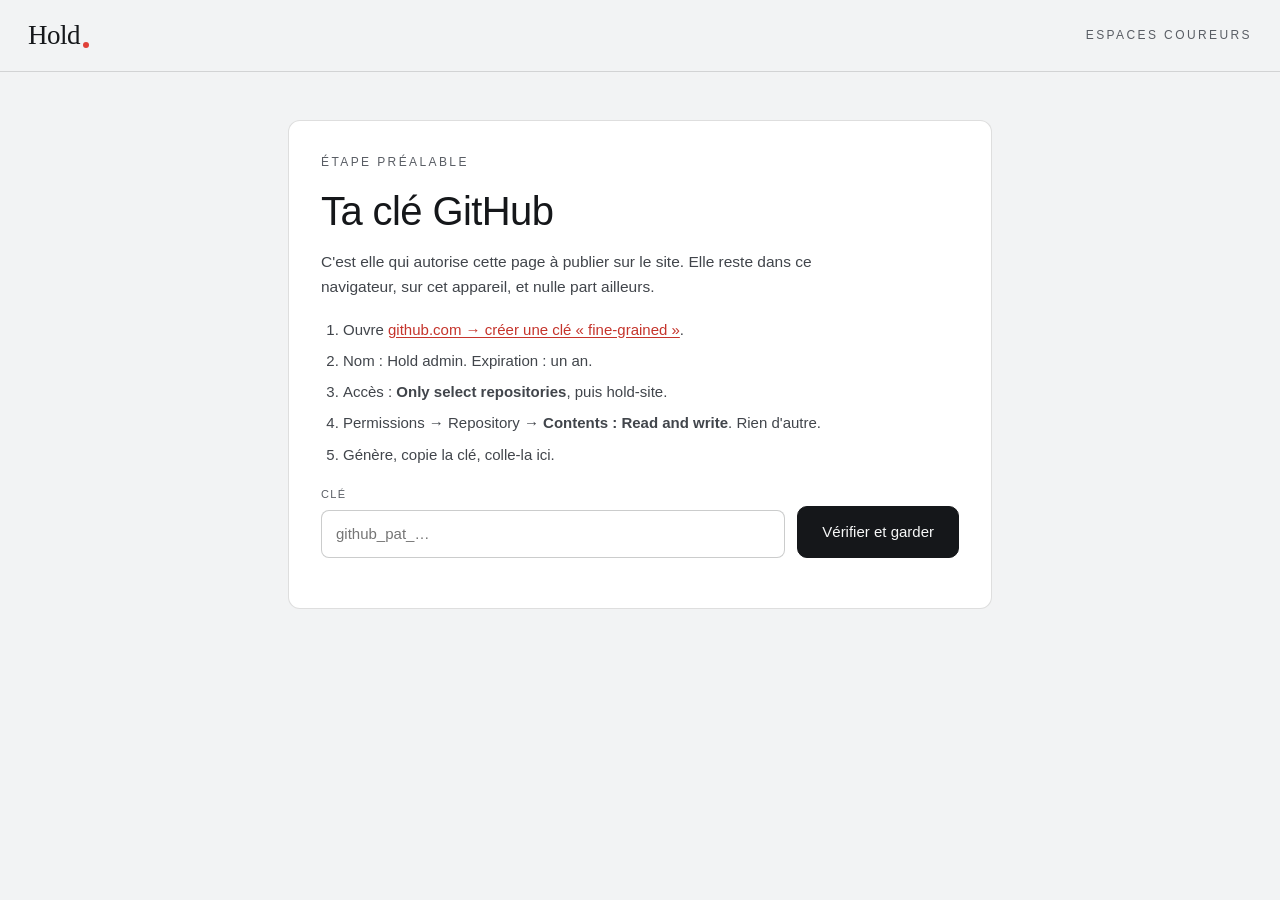
==== commit e0b6d4cf: "Tout le site en Calibri (Carlito en secours), logo en Fraunces ; espacement de la section entraîneme" ====
--- a/admin/index.html
+++ b/admin/index.html
@@ -8,10 +8,10 @@
 <meta name="referrer" content="no-referrer">
 <!-- Cette page tient la clé qui écrit sur le site : aucun script tiers n'y
      entre, et elle ne parle qu'à GitHub. -->
-<meta http-equiv="Content-Security-Policy" content="default-src 'none'; script-src 'self'; style-src 'self' https://fonts.googleapis.com; font-src https://fonts.gstatic.com; connect-src https://api.github.com; img-src 'self' data:; base-uri 'none'; form-action 'none'">
+<meta http-equiv="Content-Security-Policy" content="default-src 'none'; script-src 'self'; style-src 'self' https://fonts.googleapis.com; font-src https://fonts.gstatic.com; connect-src 'self' https://api.github.com; img-src 'self' data:; base-uri 'none'; form-action 'none'">
 <link rel="preconnect" href="https://fonts.googleapis.com">
 <link rel="preconnect" href="https://fonts.gstatic.com" crossorigin>
-<link href="https://fonts.googleapis.com/css2?family=Archivo:wght@400..700&family=Fraunces:opsz,wght@9..144,400..700&family=IBM+Plex+Mono:wght@400;500&display=swap" rel="stylesheet">
+<link href="https://fonts.googleapis.com/css2?family=Carlito:ital,wght@0,400;0,700;1,400&family=Fraunces:opsz,wght@9..144,400..700&display=swap" rel="stylesheet">
 <link rel="stylesheet" href="../css/styles.css">
 <link rel="stylesheet" href="admin.css">
 </head>
@@ -62,14 +62,14 @@
     <form class="adm-ligne" id="formOuvrir" hidden>
       <label class="f adm-grand"><span>Code du coureur</span>
         <input id="codeOuvrir" type="text" autocomplete="off" spellcheck="false" autocapitalize="off"
-               placeholder="a3f9c2e1b7-col-ravito-seuil-482"></label>
+               placeholder="clement-dupont-chamois-aurore-482"></label>
       <button type="submit" class="btn">Ouvrir</button>
     </form>
     <p class="hint" id="msgOuvrir" role="status" aria-live="polite"></p>
 
     <form id="formEspace">
       <div class="adm-deux">
-        <label class="f"><span>Prénom du coureur</span><input id="coureur" type="text" autocomplete="off"></label>
+        <label class="f"><span>Prénom et nom du coureur</span><input id="coureur" type="text" autocomplete="off"></label>
         <label class="f"><span>Titre de l'espace</span><input id="titre" type="text" autocomplete="off"
                placeholder="UTMB 2026, Marathon de Paris…"></label>
       </div>
--- a/css/styles.css
+++ b/css/styles.css
@@ -1,4 +1,4 @@
-/* Hold — Instrument Serif + Hanken Grotesk + IBM Plex Mono.
+/* Hold — Calibri (Carlito en secours).
    Deux surfaces : la page est claire, les actes au scroll et le film restent en nuit.
    Tout se joue sur les mêmes jetons, redéfinis par .dark — aucune couleur en dur
    dans les composants, sinon un bloc sombre poserait du texte clair sur fond clair. */
@@ -39,9 +39,10 @@
   --nav-fade: rgba(242, 243, 244, .88);
   --focus: #15171A;
   --glow: none;
-  --serif: 'Fraunces', Georgia, 'Times New Roman', serif;
-  --sans: 'Archivo', system-ui, -apple-system, sans-serif;
-  --mono: 'IBM Plex Mono', ui-monospace, 'SF Mono', monospace;
+  /* Tout le site en Calibri ; Carlito (équivalent libre, mêmes dimensions) si Calibri n'est pas installé. */
+  --serif: Calibri, Carlito, 'Segoe UI', sans-serif;
+  --sans: Calibri, Carlito, 'Segoe UI', sans-serif;
+  --mono: Calibri, Carlito, 'Segoe UI', sans-serif;
   --ease: cubic-bezier(.2, .8, .2, 1);
 }
 .dark {
@@ -257,6 +258,14 @@
 .nav-espace { pointer-events: auto; }
 .link-btn { display: inline-flex; align-items: center; gap: 8px; min-height: 44px; padding: 0 10px; border: 0; background: none; cursor: pointer; font-family: var(--mono); font-size: 11px; letter-spacing: .12em; text-transform: uppercase; color: var(--muted); transition: color .2s; border-radius: 6px; }
 .link-btn:hover { color: var(--text); background: var(--ghost-hover); }
+/* Neuf entrées dans la barre : entre 1081 et 1240 px elles ne tiennent qu'en
+   se serrant. Un libellé coupé sur deux lignes se lit comme deux rubriques. */
+.nav-links .link-btn, .nav-r .link-btn { white-space: nowrap; }
+@media (min-width: 1081px) and (max-width: 1240px) {
+  .nav-links { gap: 0; }
+  .nav-links .link-btn, .nav-r .link-btn { padding: 0 7px; letter-spacing: .07em; }
+  .nav-r { gap: 8px; }
+}
 .nav-sound { display: inline-flex; align-items: center; justify-content: center; width: 40px; height: 40px; border: 1px solid var(--ghost-line); border-radius: 50%; background: none; cursor: pointer; transition: border-color .2s, background-color .2s; }
 .nav-sound:hover { background: var(--ghost-hover); }
 .nav-sound[aria-pressed="true"] { background: var(--ghost-hover); border-color: var(--text); }
@@ -347,7 +356,7 @@
 .try-p { font-size: 11px; color: var(--muted); }
 .mega { font-family: var(--serif); font-size: clamp(54px, 8.6vw, 110px); line-height: .94; letter-spacing: -.02em; }
 .try .cta-row { justify-content: center; margin-top: 8px; }
-.proof { font-size: 12px; letter-spacing: .1em; color: var(--dim); margin-top: 12px; }
+p.proof { font-size: 12px; letter-spacing: .1em; color: var(--dim); margin-top: 12px; }
 @keyframes rise { from { opacity: 0; transform: translateY(16px); } to { opacity: 1; transform: none; } }
 
 /* Le film, visible dans la page et pas seulement dans la nav */
@@ -819,34 +828,32 @@
   .sq-a, .sq-f { display: none; }
 }
 
-/* ── Pour aller plus loin ────────────────────────────────────────────────────
-   Six puces plates ne racontaient rien. Ici c'est une séquence, donc les
-   numéros portent une information : on relève, on apprend, on cherche, on
-   révise — puis on remet un fichier. */
+/* ── Ton espace ──────────────────────────────────────────────────────────────
+   Ce que le coureur trouve dans son espace, en six lignes qu'on lit d'un coup
+   d'œil : un pictogramme, un titre, une phrase. Puis un exemple à ouvrir. */
 .loin { margin-top: 64px; padding-top: 40px; border-top: 1px solid var(--line); }
-.loin-t { font-family: var(--serif); font-weight: 400; font-size: clamp(22px, 2.3vw, 31px);
-  line-height: 1.04; margin: 10px 0 0; text-wrap: balance; }
+.loin-t { font-family: var(--serif); font-weight: 400; font-size: clamp(24px, 2.6vw, 34px);
+  line-height: 1.08; margin: 10px 0 0; text-wrap: balance; }
 .loin-sub { font-size: 16px; line-height: 1.6; color: var(--sub-text);
-  margin: 16px 0 0; max-width: 58ch; }
-
-.loin-steps { list-style: none; margin: 34px 0 0; padding: 0;
-  display: grid; grid-template-columns: repeat(auto-fit, minmax(272px, 1fr)); gap: 0; }
-.loin-steps li { display: grid; grid-template-columns: 38px minmax(0, 1fr); gap: 0 14px;
-  padding: 24px 28px 26px 0; border-top: 1px solid var(--line); }
-.loin-n { font-size: 11px; letter-spacing: .14em; color: var(--mark); padding-top: 5px; }
-.loin-steps h4 { margin: 0 0 8px; font-size: 16.5px; font-weight: 500; line-height: 1.3; }
-.loin-steps p { margin: 0; font-size: 14.5px; line-height: 1.6; color: var(--muted); }
-.loin-steps b { color: var(--text); font-weight: 500; }
-
-.loin-out { display: flex; flex-wrap: wrap; align-items: baseline; gap: 6px 14px;
-  margin: 0; padding: 24px 26px 26px; border: 1px solid var(--line);
-  border-radius: 14px; background: var(--surface);
-  font-size: 16px; line-height: 1.6; color: var(--sub-text); }
-.loin-out-l { flex: none; font-size: 10px; letter-spacing: .14em; text-transform: uppercase;
-  color: var(--mark); }
-
-@media (max-width: 760px) {
-  .loin-steps li { padding-right: 0; }
+  margin: 14px 0 0; max-width: 58ch; }
+.loin-l { list-style: none; margin: 32px 0 0; padding: 0; display: grid; gap: 0 36px;
+  grid-template-columns: repeat(3, minmax(0, 1fr)); }
+.loin-l li { display: grid; grid-template-columns: 36px minmax(0, 1fr); gap: 0 16px;
+  align-items: start; padding: 22px 0; border-top: 1px solid var(--line); }
+.loin-i { width: 34px; height: 34px; fill: none; stroke: var(--mark); stroke-width: 1.6;
+  stroke-linecap: round; stroke-linejoin: round; }
+.loin-pt { stroke: var(--dim); stroke-dasharray: 2.5 3.5; }
+.loin-l h4 { margin: 2px 0 6px; font-family: var(--serif); font-weight: 400; font-size: 20px;
+  line-height: 1.25; color: var(--text); }
+.loin-l p { margin: 0; font-size: 15px; line-height: 1.55; color: var(--muted); }
+.loin-ex { margin-top: 28px; }
+
+@media (max-width: 1000px) {
+  .loin-l { grid-template-columns: repeat(2, minmax(0, 1fr)); }
+}
+@media (max-width: 640px) {
+  .loin-l { grid-template-columns: minmax(0, 1fr); }
+  .loin-l li { padding: 18px 0; }
 }
 
 @media (max-width: 900px) {
@@ -918,7 +925,6 @@
   font-size: 56px; line-height: 1; color: var(--mark); opacity: .18; }
 .av-q { margin: 0 0 22px; flex: 1; }
 .av-q p + p { margin-top: .7em; }
-.av-chr { white-space: nowrap; }
 .av-q p { margin: 0; font-family: var(--serif); font-size: 19px; line-height: 1.45;
   color: var(--text); }
 .av-vide { font-style: italic; color: var(--dim) !important; font-size: 16px !important;
@@ -926,7 +932,14 @@
 .av-f { display: flex; flex-direction: column; gap: 6px;
   padding-top: 18px; border-top: 1px solid var(--line); }
 .av-n { font-size: 15px; color: var(--sub-text); }
-.av-d { font-size: 10.5px; letter-spacing: .12em; text-transform: uppercase; color: var(--dim); }
+/* Les chronos : ce que le coureur a obtenu, en chiffres qu'on lit d'un coup d'œil. */
+.av-perfs { list-style: none; margin: 4px 0 0; padding: 0; display: flex; flex-wrap: wrap; gap: 12px 20px; }
+.av-perf { display: flex; flex-direction: column; gap: 3px; padding: 0 12px; border-left: 2px solid var(--mark); }
+.av-k { font-size: 10px; letter-spacing: .12em; text-transform: uppercase; color: var(--muted); }
+.av-v { font-family: var(--serif); font-size: 25px; line-height: 1.1; color: var(--text);
+  font-variant-numeric: tabular-nums; white-space: nowrap; }
+.av-fl { color: var(--mark); }
+.av-perf:has(.av-fl) { flex-basis: 100%; }  /* une progression tient sur toute la ligne */
 
 /* En mode 3D les cartes quittent le flux : la liste porte alors la hauteur de
    la plus haute, mesurée par le script. */
@@ -961,7 +974,11 @@
   .av-scene.av-3d { padding-top: 30px; }
   .av-3d .av-c { width: 84%; padding: 26px 24px 22px; }
   .av-q p { font-size: 17px; }
+  .av-v { font-size: 22px; }
   .av-ctl { margin-top: 26px; }
+  /* L'estimateur sur téléphone : la fenêtre prend l'écran, sans les grandes marges du défilement. */
+  .modale { width: 100vw; max-width: 100vw; max-height: 100dvh; height: 100dvh; border-radius: 0; }
+  .modale .try { min-height: 0; padding: 64px 16px 32px; }
 }
 
 @media (max-width: 760px) {
@@ -980,3 +997,94 @@
   .demo-tete { margin-bottom: 26px; }
 }
 
+
+/* « Prédis ta course » : fenêtre d'appel (js/predis.js). */
+.pr { width: min(560px, 94vw); }
+.pr-in { padding: 0 32px 32px; margin-top: -24px; }
+.pr-h { font-family: var(--serif); font-weight: 400; font-size: clamp(32px, 6vw, 44px); line-height: 1.05; margin: 10px 0 10px; }
+.pr-sub { color: var(--sub-text); font-size: 16px; margin: 0 0 22px; }
+.pr-drop { display: flex; align-items: center; gap: 14px; padding: 16px; border: 1.5px dashed var(--ghost-line); border-radius: 12px; cursor: pointer; background: var(--surface); transition: border-color .2s, background-color .2s; }
+.pr-drop:hover, .pr-drop.over { border-color: var(--text); }
+.pr-drop input { position: absolute; width: 1px; height: 1px; opacity: 0; }
+.pr-drop b { font-weight: 500; display: block; }
+.pr-drop small { color: var(--muted); font-size: 13px; }
+.pr-ico { flex: none; width: 42px; height: 42px; border-radius: 9px; background: var(--bg); display: grid; place-items: center; font: 11px var(--mono); }
+.pr-row { display: grid; grid-template-columns: 1.2fr 1fr .8fr; gap: 10px; margin-top: 14px; }
+.pr-f { display: flex; flex-direction: column; gap: 6px; font-size: 13px; color: var(--muted); }
+.pr-f select, .pr-f input { font: 15px var(--sans); color: var(--text); background: var(--field-bg); border: 1px solid var(--ghost-line); border-radius: 8px; min-height: 46px; padding: 0 10px; min-width: 0; }
+.pr-f input, .pr-rec input { font-family: var(--sans); font-variant-numeric: tabular-nums; }
+.pr-err { color: var(--red); font-size: 14px; min-height: 1.2em; margin: 10px 0 0; }
+.pr-go { width: 100%; margin-top: 8px; }
+.pr-priv { font: 12px var(--sans); color: var(--dim); text-align: center; margin: 12px 0 0; }
+.pr-load { list-style: none; padding: 0; margin: 18px 0 8px; display: grid; gap: 12px; }
+.pr-load li { font-size: 16px; color: var(--dim); display: flex; align-items: center; gap: 12px; transition: color .3s; }
+.pr-load li::before { content: ''; width: 10px; height: 10px; border-radius: 50%; border: 1.5px solid var(--ghost-line); transition: background-color .3s, border-color .3s; }
+.pr-load li.on { color: var(--text); }
+.pr-load li.on::before { background: var(--mark); border-color: var(--mark); }
+.pr-res { margin-top: 14px; }
+.pr-lock { position: relative; }
+.pr-blur { filter: blur(9px); user-select: none; pointer-events: none; }
+.pr-kpis { display: grid; grid-template-columns: 1.4fr 1fr 1fr; gap: 10px; }
+.pr-kpis > div { background: var(--surface); border: 1px solid var(--line); border-radius: 12px; padding: 14px; }
+.pr-l { font: 10px var(--mono); letter-spacing: .12em; text-transform: uppercase; color: var(--muted); margin: 0; }
+.pr-v { font-family: var(--serif); font-size: 34px; margin: 4px 0 0; font-variant-numeric: tabular-nums; }
+.pr-v.s { font-size: 24px; }
+.pr-prof { margin: 4px 0 10px; background: var(--surface); border: 1px solid var(--line); border-radius: 12px; padding: 12px 14px 10px; }
+.pr-prof[hidden] { display: none; }
+.pr-prof svg { display: block; width: 100%; height: 160px; }
+.pr-prof-h, .pr-prof-ax { display: flex; justify-content: space-between; font-size: 12px; color: var(--muted); font-variant-numeric: tabular-nums; }
+.pr-prof-h { margin-bottom: 6px; gap: 12px; } .pr-prof-h span:first-child { color: var(--text); font-weight: 500; margin-right: auto; }
+.pr-prof-ax { position: relative; height: 16px; margin-top: 4px; color: var(--dim); display: block; }
+.pr-prof-ax span { position: absolute; transform: translateX(-50%); white-space: nowrap; }
+.pr-prof-ax span:first-child { transform: none; } .pr-prof-ax span:last-child { transform: translateX(-100%); }
+.pr-leg { display: flex; flex-wrap: wrap; gap: 4px 14px; margin-top: 8px; font-size: 12px; color: var(--muted); }
+.pr-leg i { display: inline-block; width: 10px; height: 10px; border-radius: 2px; margin-right: 5px; vertical-align: -1px; }
+.pr-leg em { font-style: normal; color: var(--dim); font-variant-numeric: tabular-nums; }
+.pr-kpis { margin-bottom: 10px; }
+.pr-tab th { text-align: left; font: 10px var(--mono); letter-spacing: .12em; text-transform: uppercase; color: var(--muted); padding: 6px 4px; border-bottom: 1px solid var(--line); }
+.pr-tab td:first-child, .pr-tab th:first-child { width: 22%; } .pr-tab td:nth-child(2), .pr-tab th:nth-child(2) { width: 22%; } .pr-tab td:nth-child(3), .pr-tab th:nth-child(3) { width: 28%; }
+.pr-tab-open { margin-top: 4px; }
+.pr-lock .pr-tab { margin-top: 0; }
+.pr-lock { min-height: 300px; }
+.pr-tab { width: 100%; border-collapse: collapse; margin-top: 10px; font: 14px var(--sans); font-variant-numeric: tabular-nums; }
+.pr-tab td { padding: 8px 4px; border-bottom: 1px solid var(--line); }
+.pr-veil { position: absolute; inset: 0; display: grid; place-items: center; }
+.pr-box { text-align: center; background: var(--surface); border: 1px solid var(--line); border-radius: 16px; padding: 24px; max-width: 420px; box-shadow: 0 20px 60px rgba(0, 0, 0, .14); }
+.pr-box h3 { font-family: var(--serif); font-weight: 400; font-size: 28px; margin: 0 0 8px; }
+.pr-box p { font-size: 14px; color: var(--sub-text); margin: 0 0 18px; }
+.pr-alt { display: block; margin-top: 12px; font-size: 13px; color: var(--muted); text-decoration: underline; }
+@media (max-width: 560px) {
+  .pr-in { padding: 0 16px 24px; }
+  .pr-row { grid-template-columns: 1fr 1fr; }
+  .pr-row .pr-f:first-child { grid-column: 1 / -1; }
+  .pr-v { font-size: 28px; }
+  .pr-box { padding: 20px 16px; }
+}
+.pr-f { min-width: 0; }
+.pr-f select, .pr-f input { width: 100%; }
+@media (max-width: 760px) {
+  .modale.pr { width: calc(100vw - 24px); max-width: calc(100vw - 24px); height: fit-content; max-height: calc(100dvh - 24px); border-radius: 16px; }
+}
+.pr-course { margin-top: 14px; }
+.pr-trail { grid-template-columns: 1fr 1fr 1fr; }
+.pr-trail[hidden] { display: none; }
+.pr-lab { font-size: 13px; color: var(--muted); margin: 16px 0 6px; }
+.pr-lab span { color: var(--dim); }
+.pr-recs { display: grid; gap: 8px; }
+.pr-rec { display: grid; grid-template-columns: 1fr 1fr 38px; gap: 8px; }
+.pr-rec select, .pr-rec input { font: 15px var(--sans); color: var(--text); background: var(--field-bg); border: 1px solid var(--ghost-line); border-radius: 8px; min-height: 46px; padding: 0 10px; min-width: 0; width: 100%; }
+.pr-rec button { border: 0; background: none; color: var(--dim); font-size: 22px; cursor: pointer; border-radius: 8px; }
+.pr-rec button:hover { color: var(--text); background: var(--ghost-hover); }
+.pr-add { margin-top: 8px; border: 0; background: none; padding: 6px 0; font: 11px var(--mono); letter-spacing: .12em; text-transform: uppercase; color: var(--muted); cursor: pointer; }
+.pr-add:hover { color: var(--text); }
+.pr-add[hidden] { display: none; }
+@media (max-width: 560px) { .pr-trail { grid-template-columns: 1fr 1fr; } .pr-row.pr-trail .pr-f:first-child { grid-column: auto; } .pr-trail .pr-f:last-child { grid-column: 1 / -1; } }
+.pr-tab { table-layout: fixed; }
+@media (max-width: 560px) { .pr-kpis { grid-template-columns: 1fr 1fr; } .pr-kpis > div:first-child { grid-column: 1 / -1; } .pr-leg { gap: 4px 10px; } }
+/* La fenêtre « Ta stratégie de course » en Calibri (Carlito, son équivalent libre, si Calibri n'est pas installé). */
+.pr, .pr * { font-family: Calibri, Carlito, 'Segoe UI', sans-serif !important; letter-spacing: normal; }
+.pr .eyebrow, .pr .pr-l, .pr .pr-tab th, .pr .pr-add { letter-spacing: .06em; }
+.pr .pr-h { font-weight: 700; letter-spacing: -.01em; }
+.pr .pr-box h3, .pr .pr-v { font-weight: 700; }
+/* Le logo garde sa police d'origine (identité Hold). */
+.logo { font-family: 'Fraunces', Georgia, serif; }
